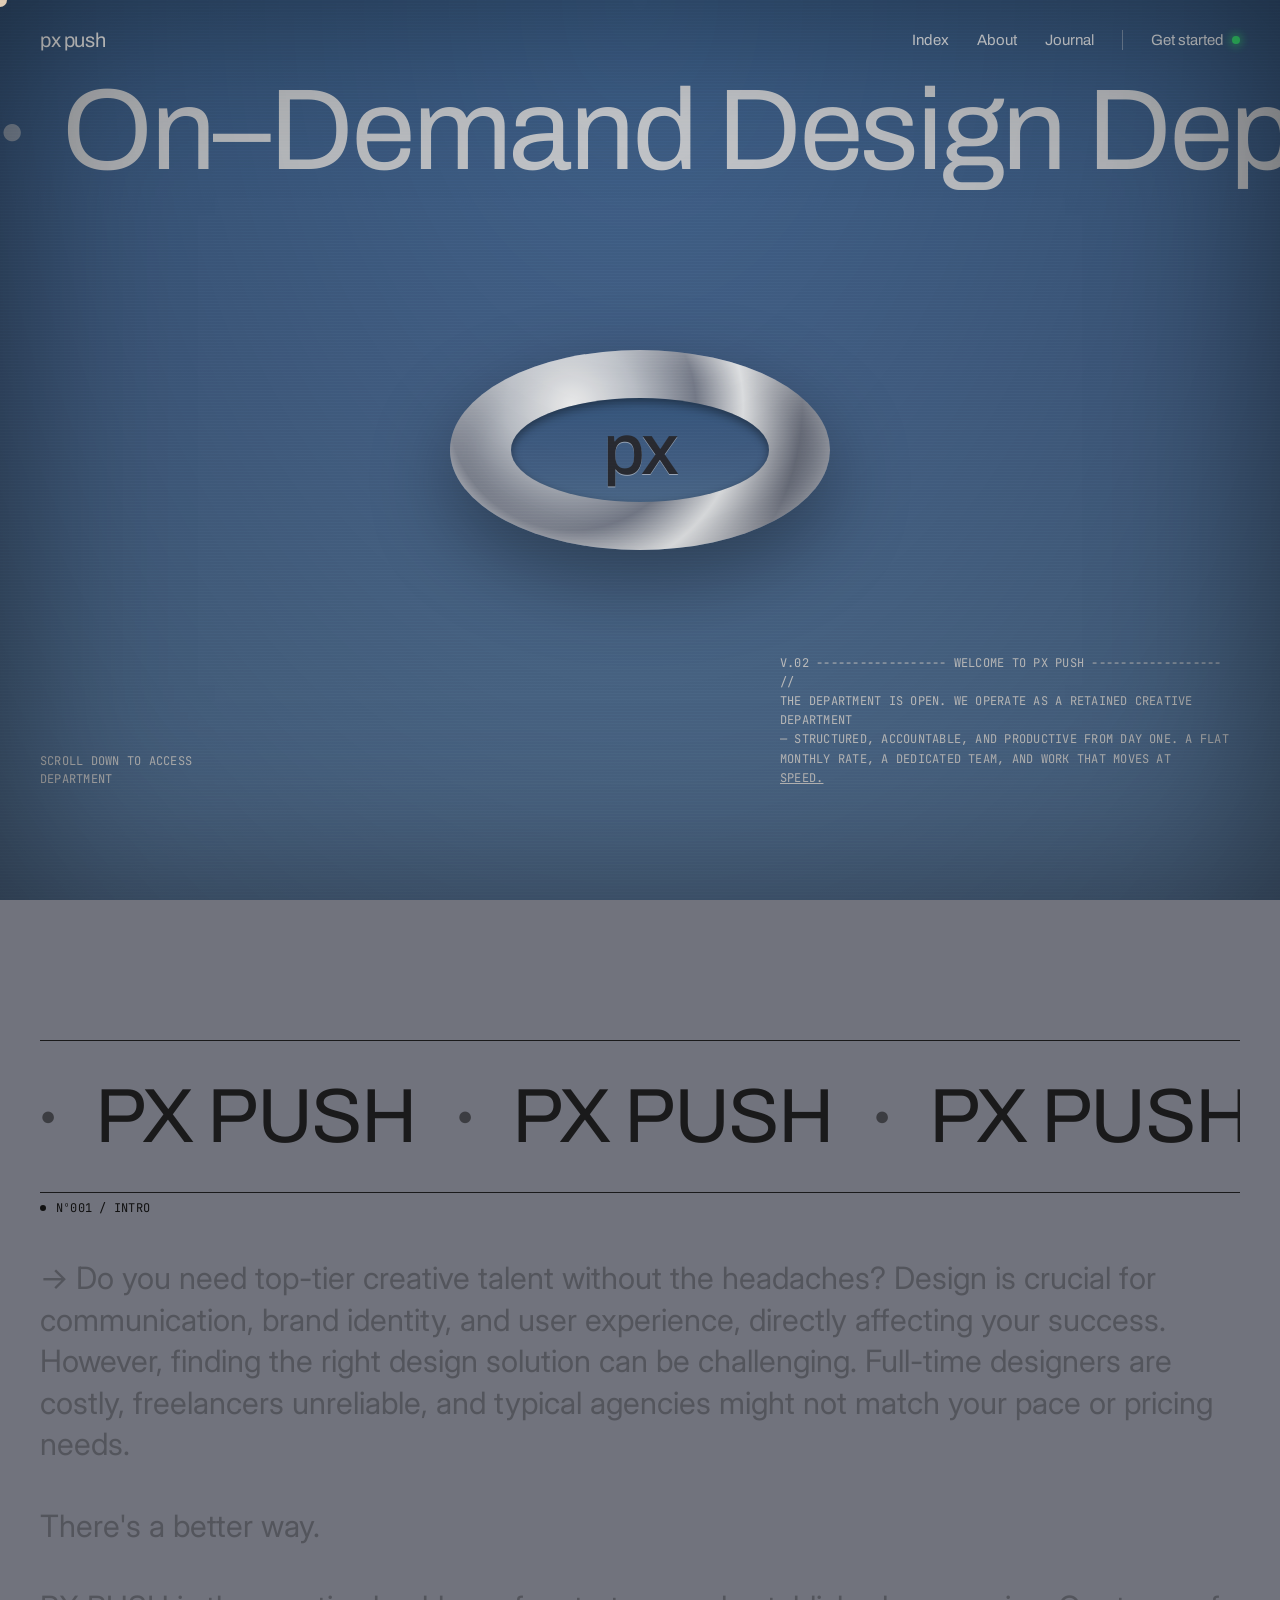
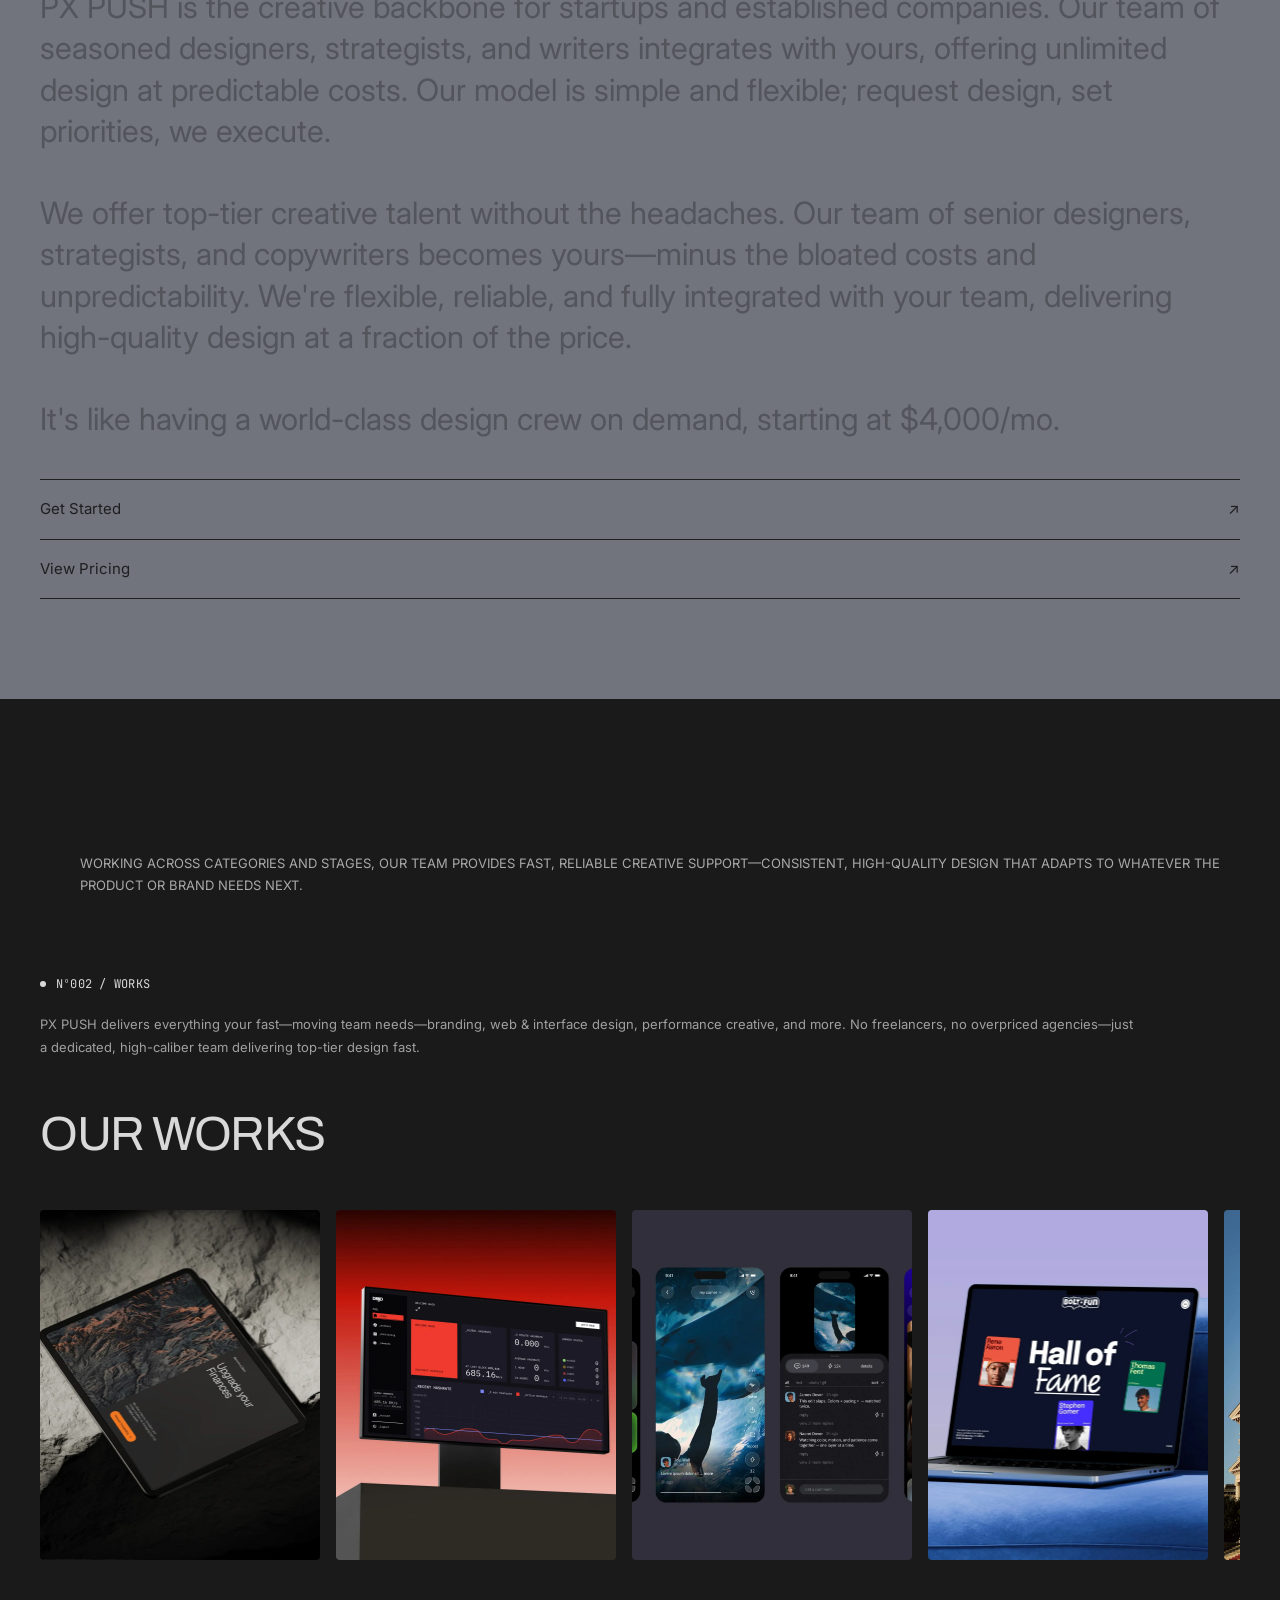
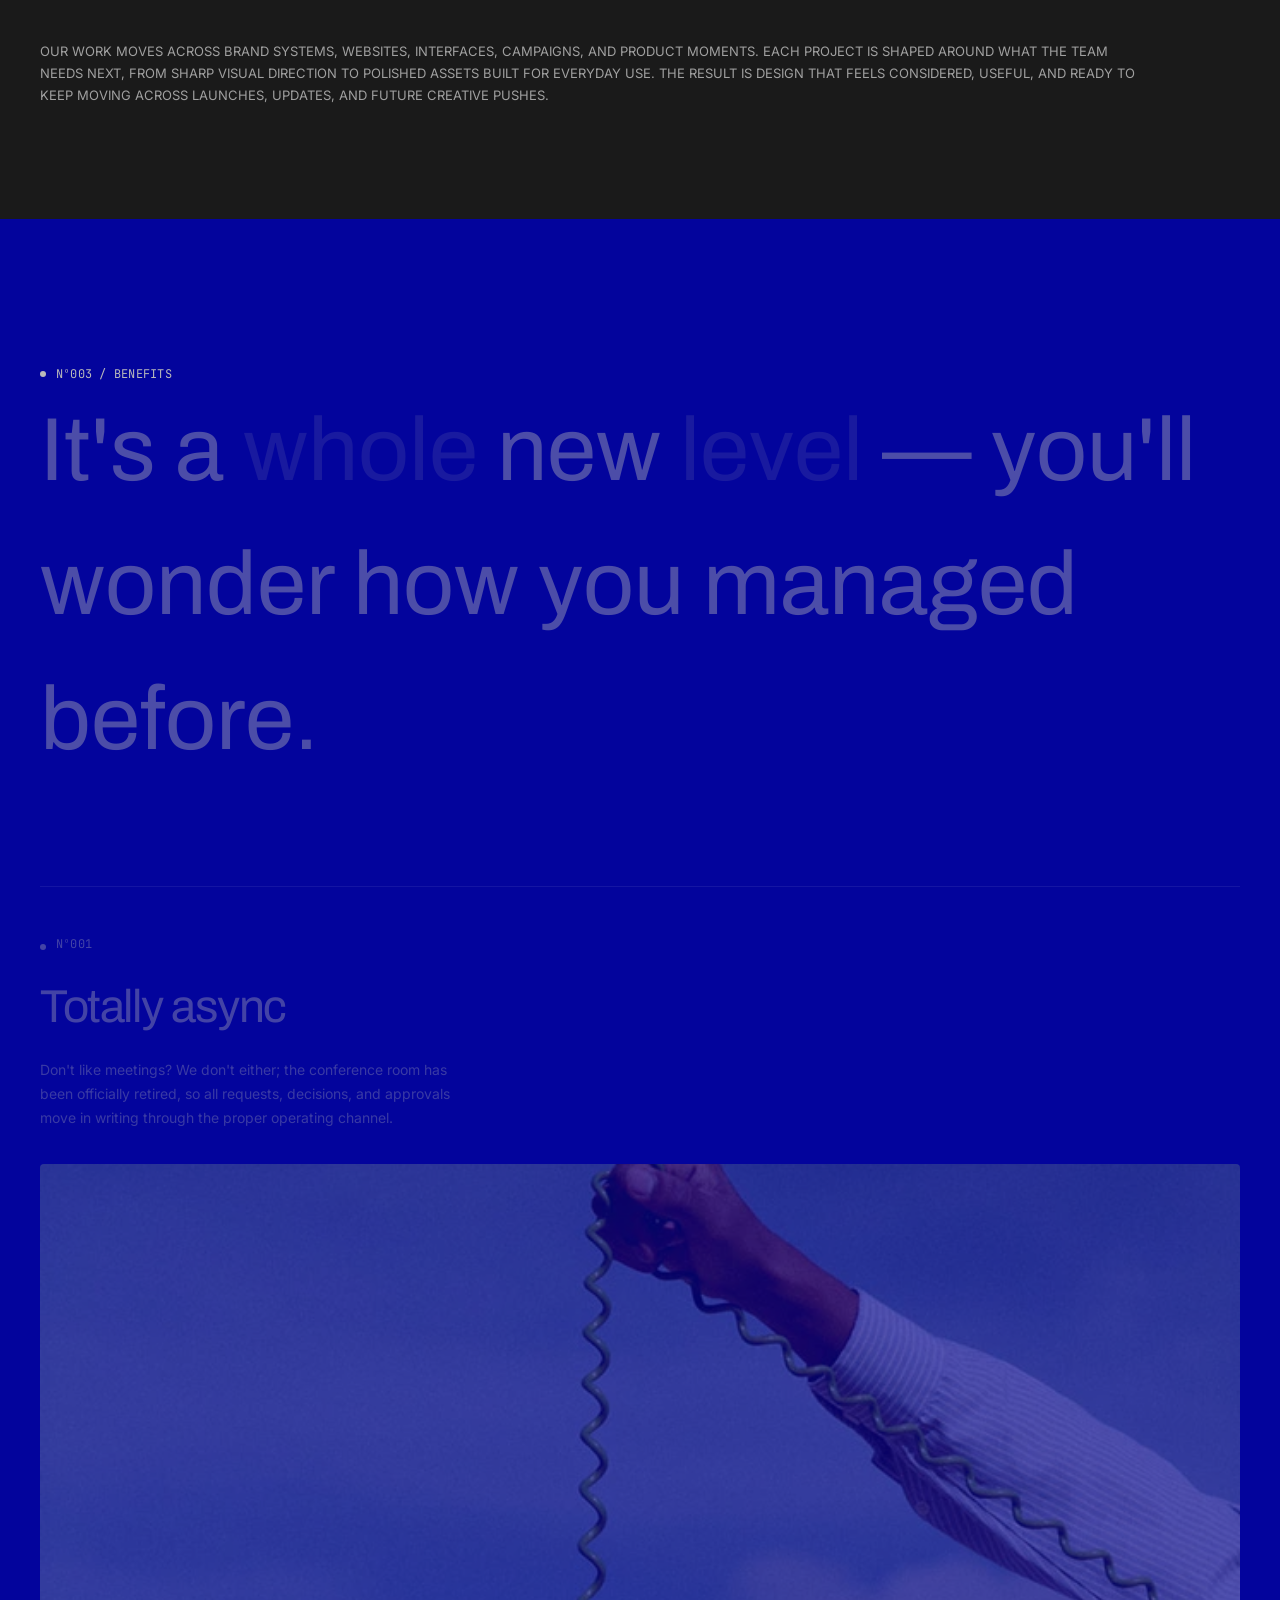
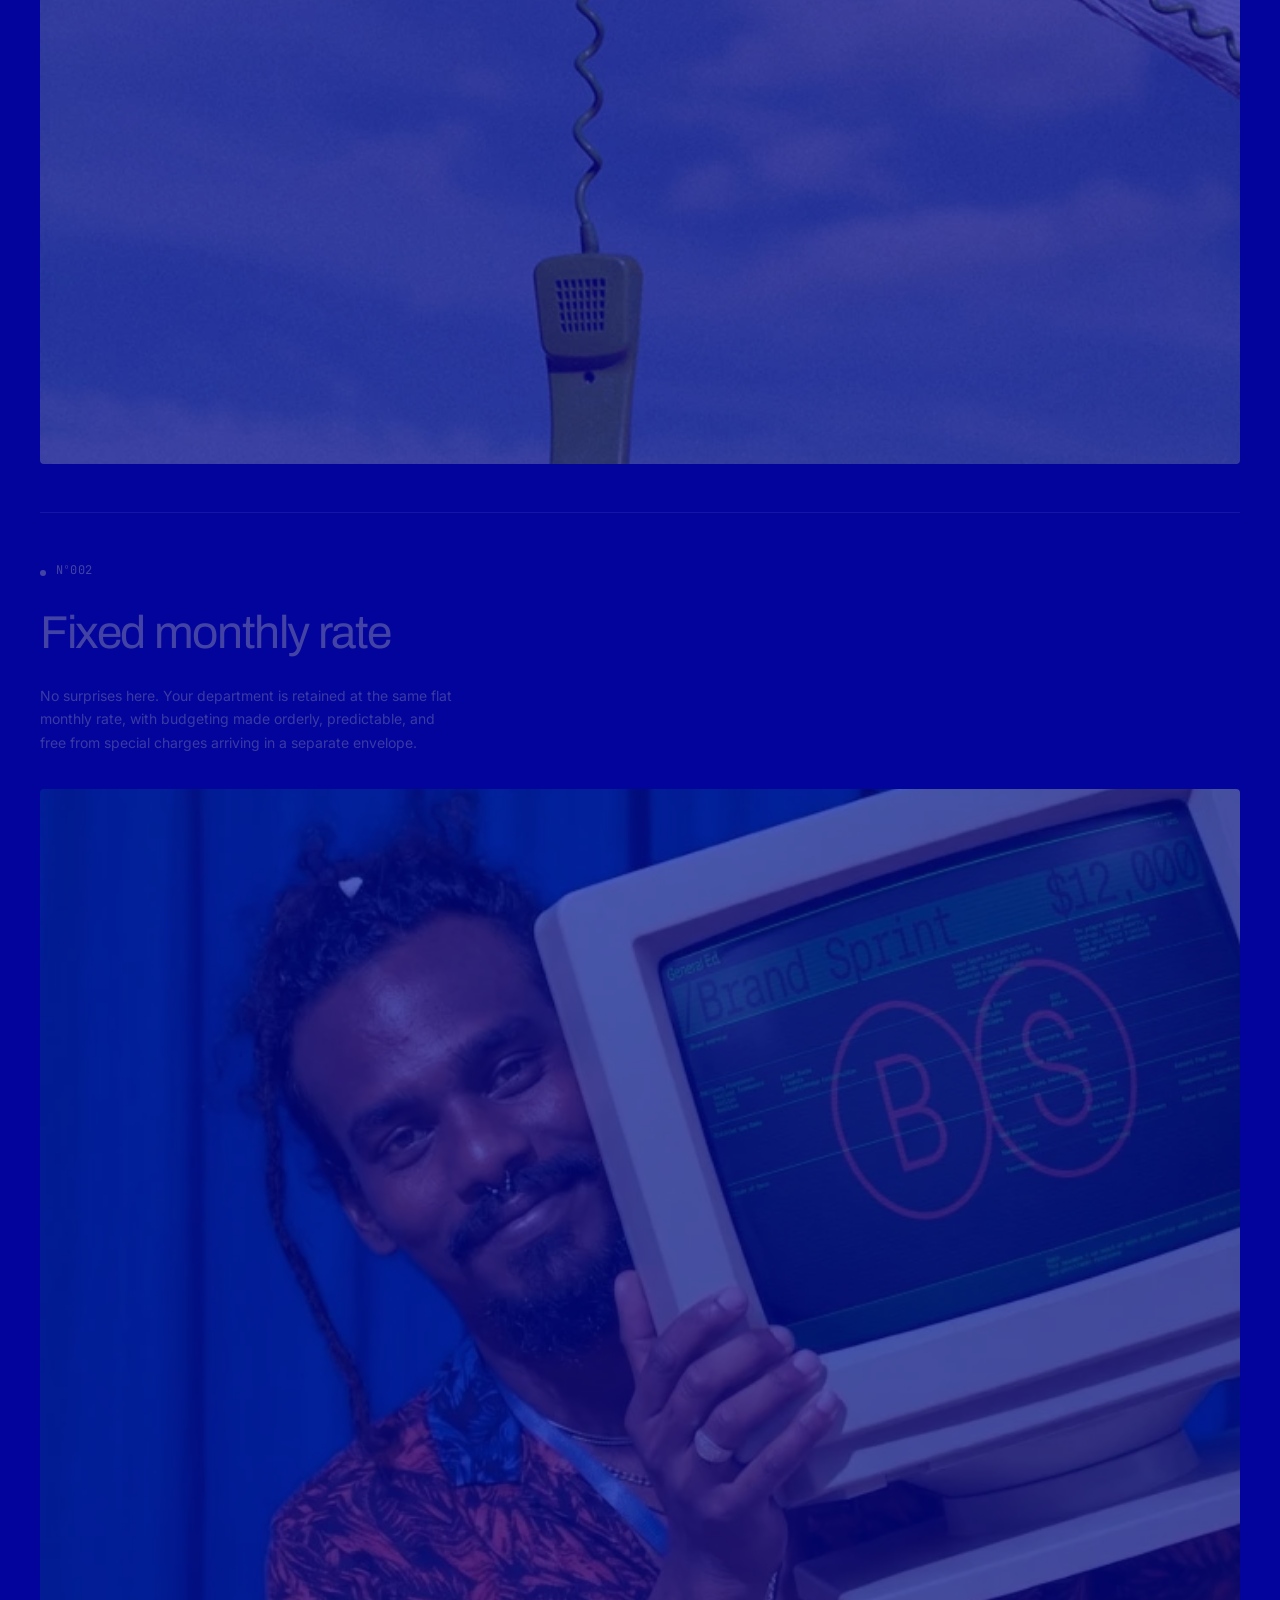
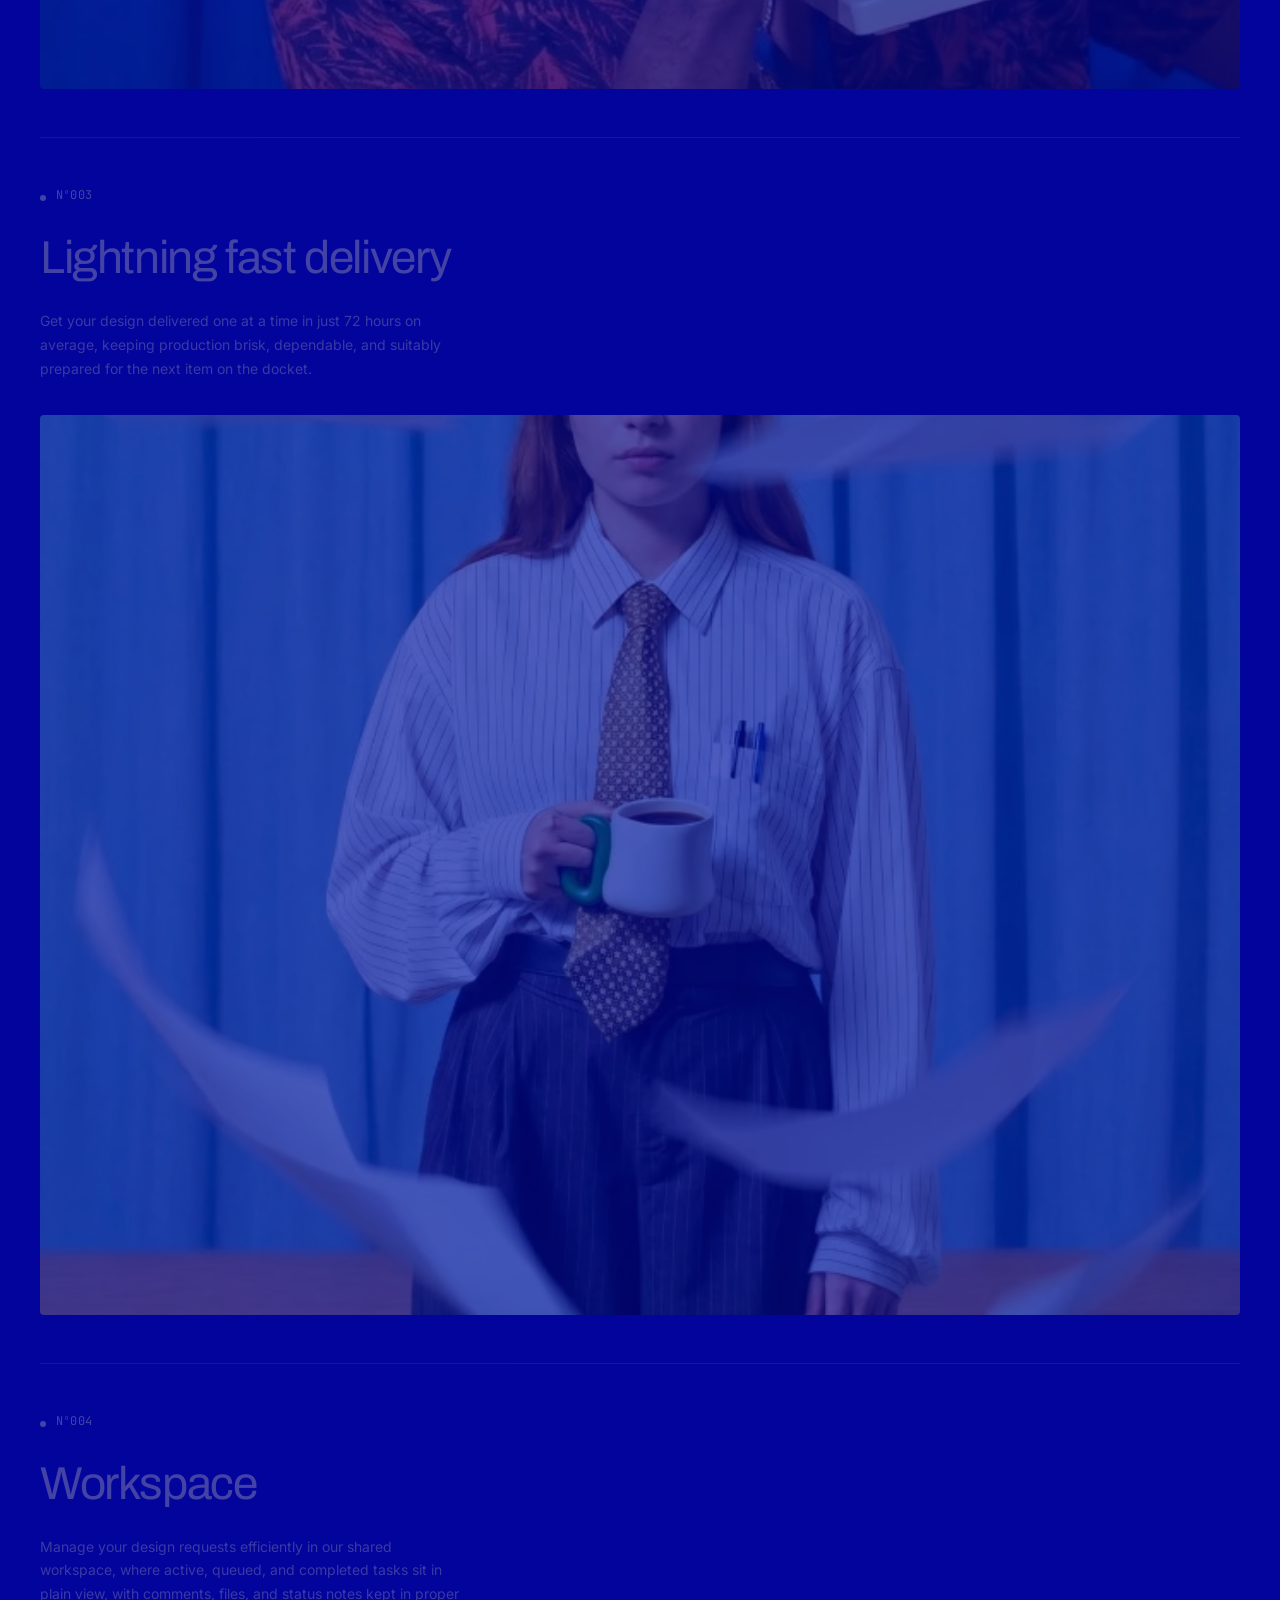
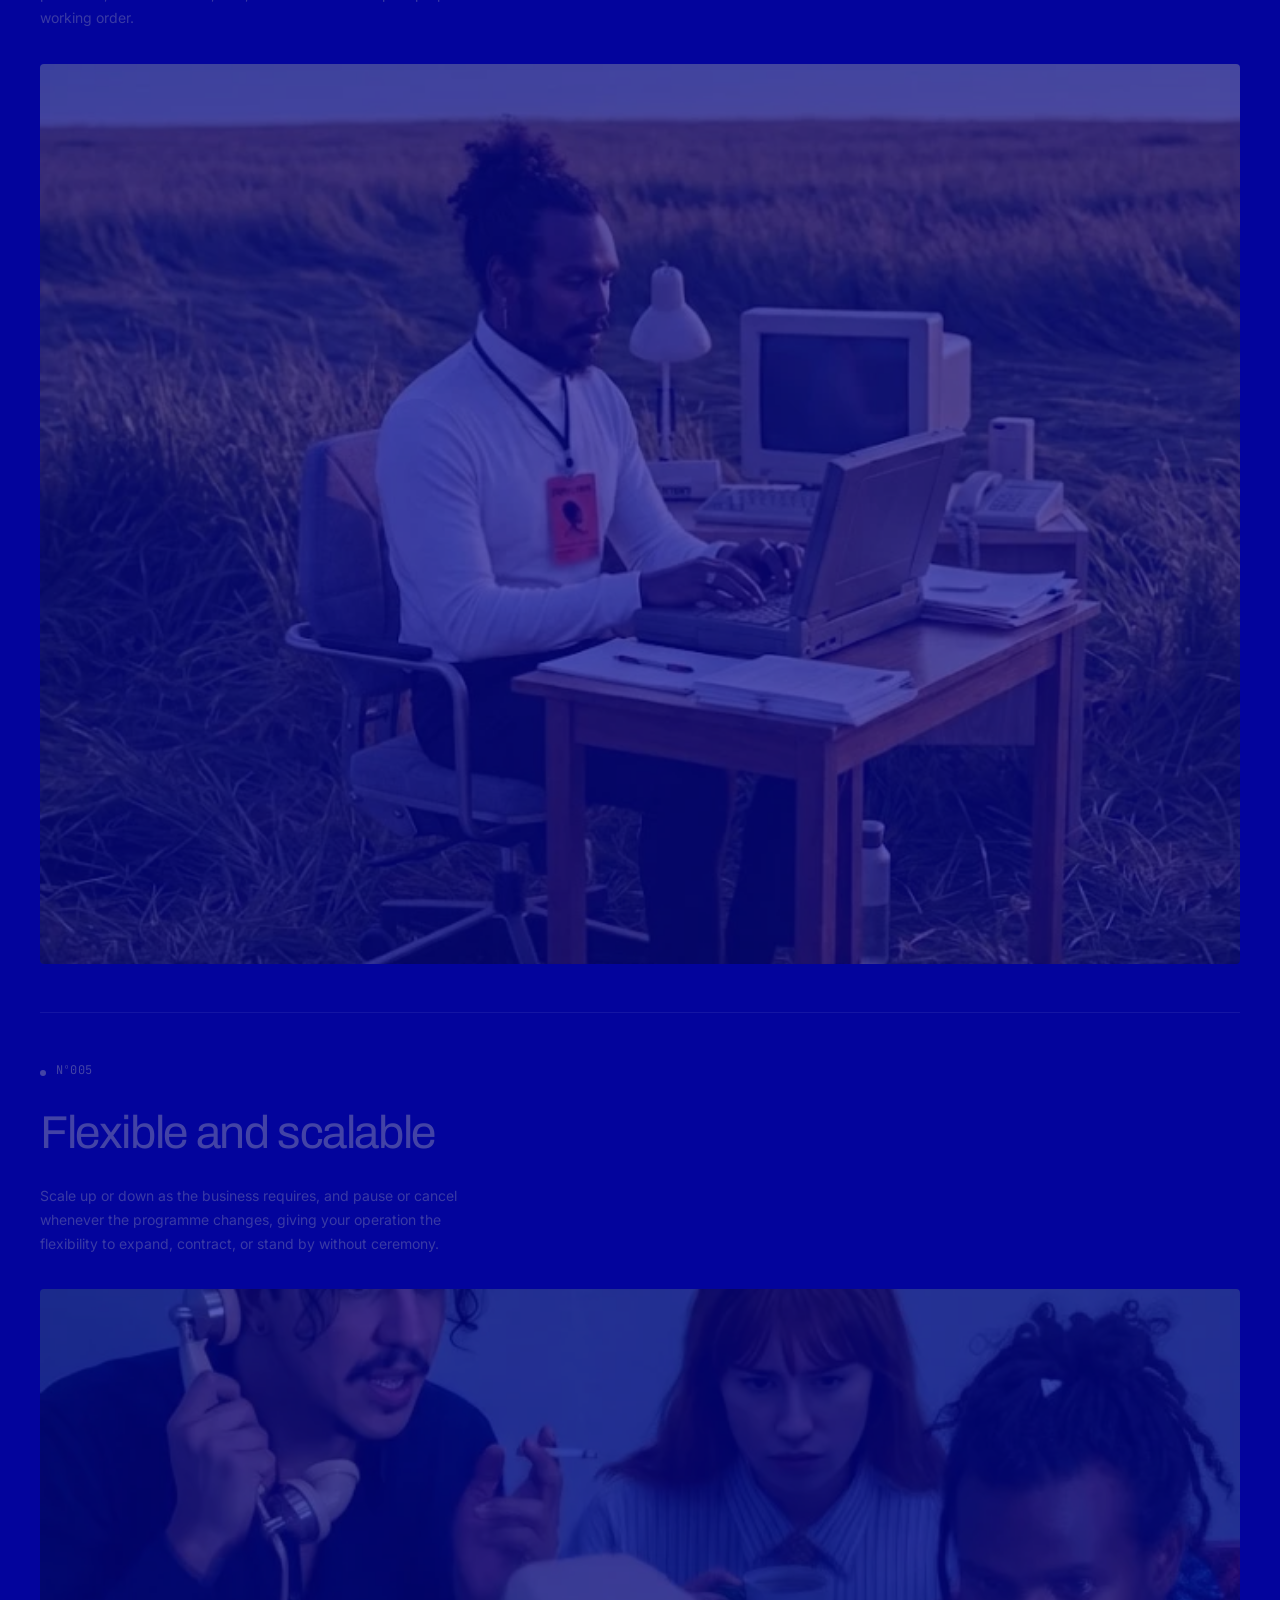
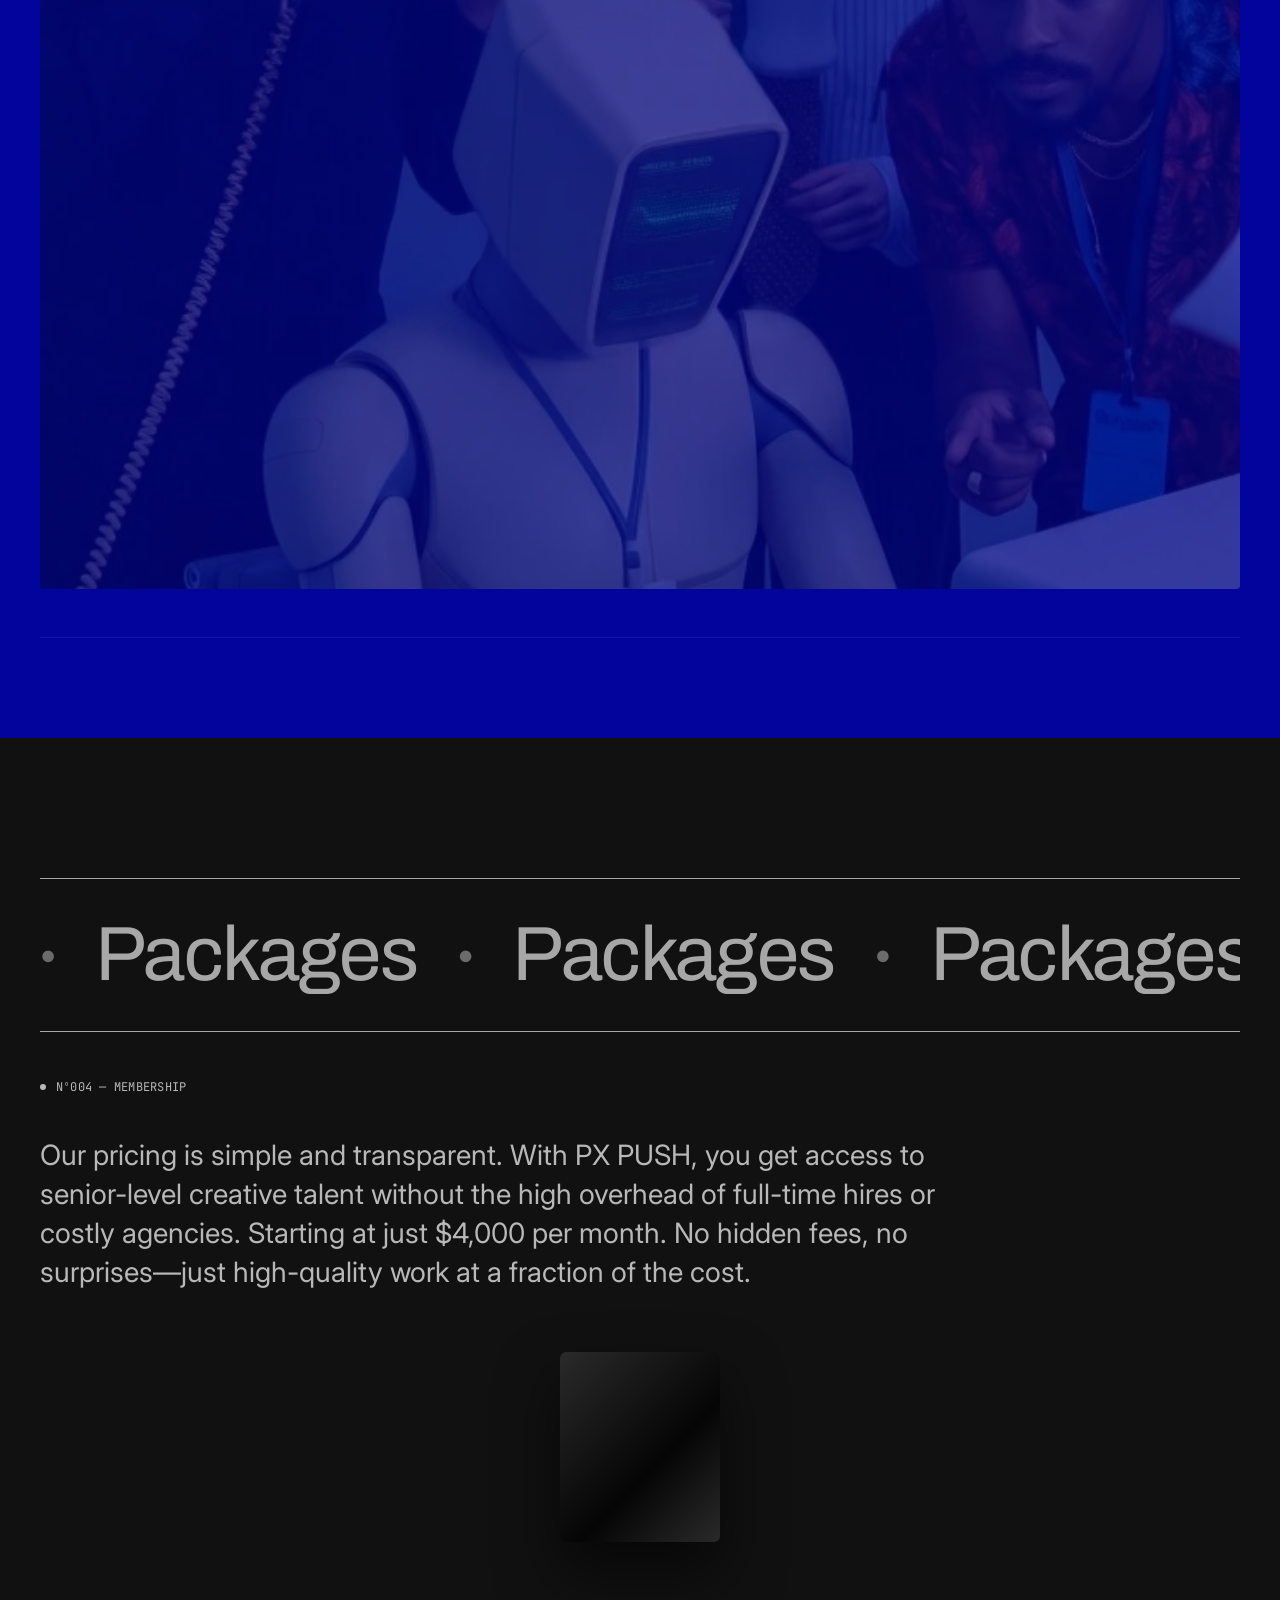
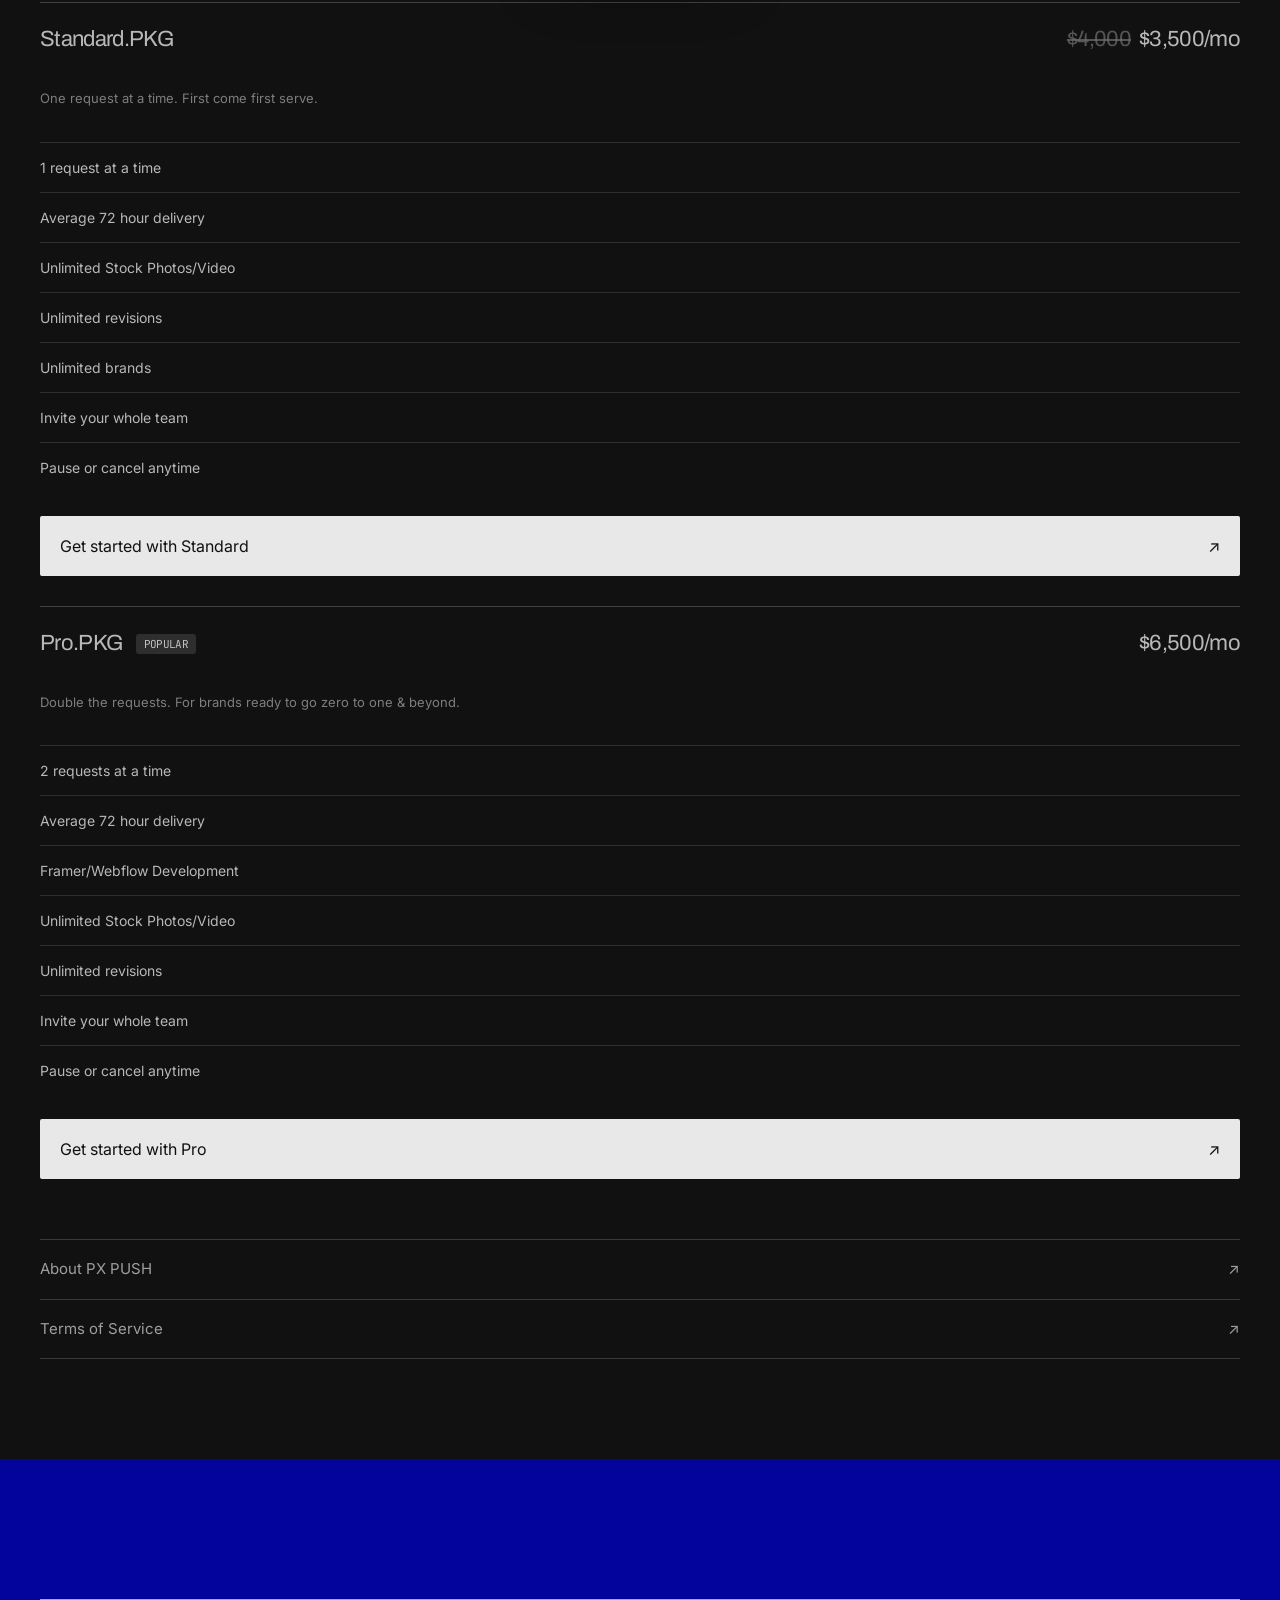
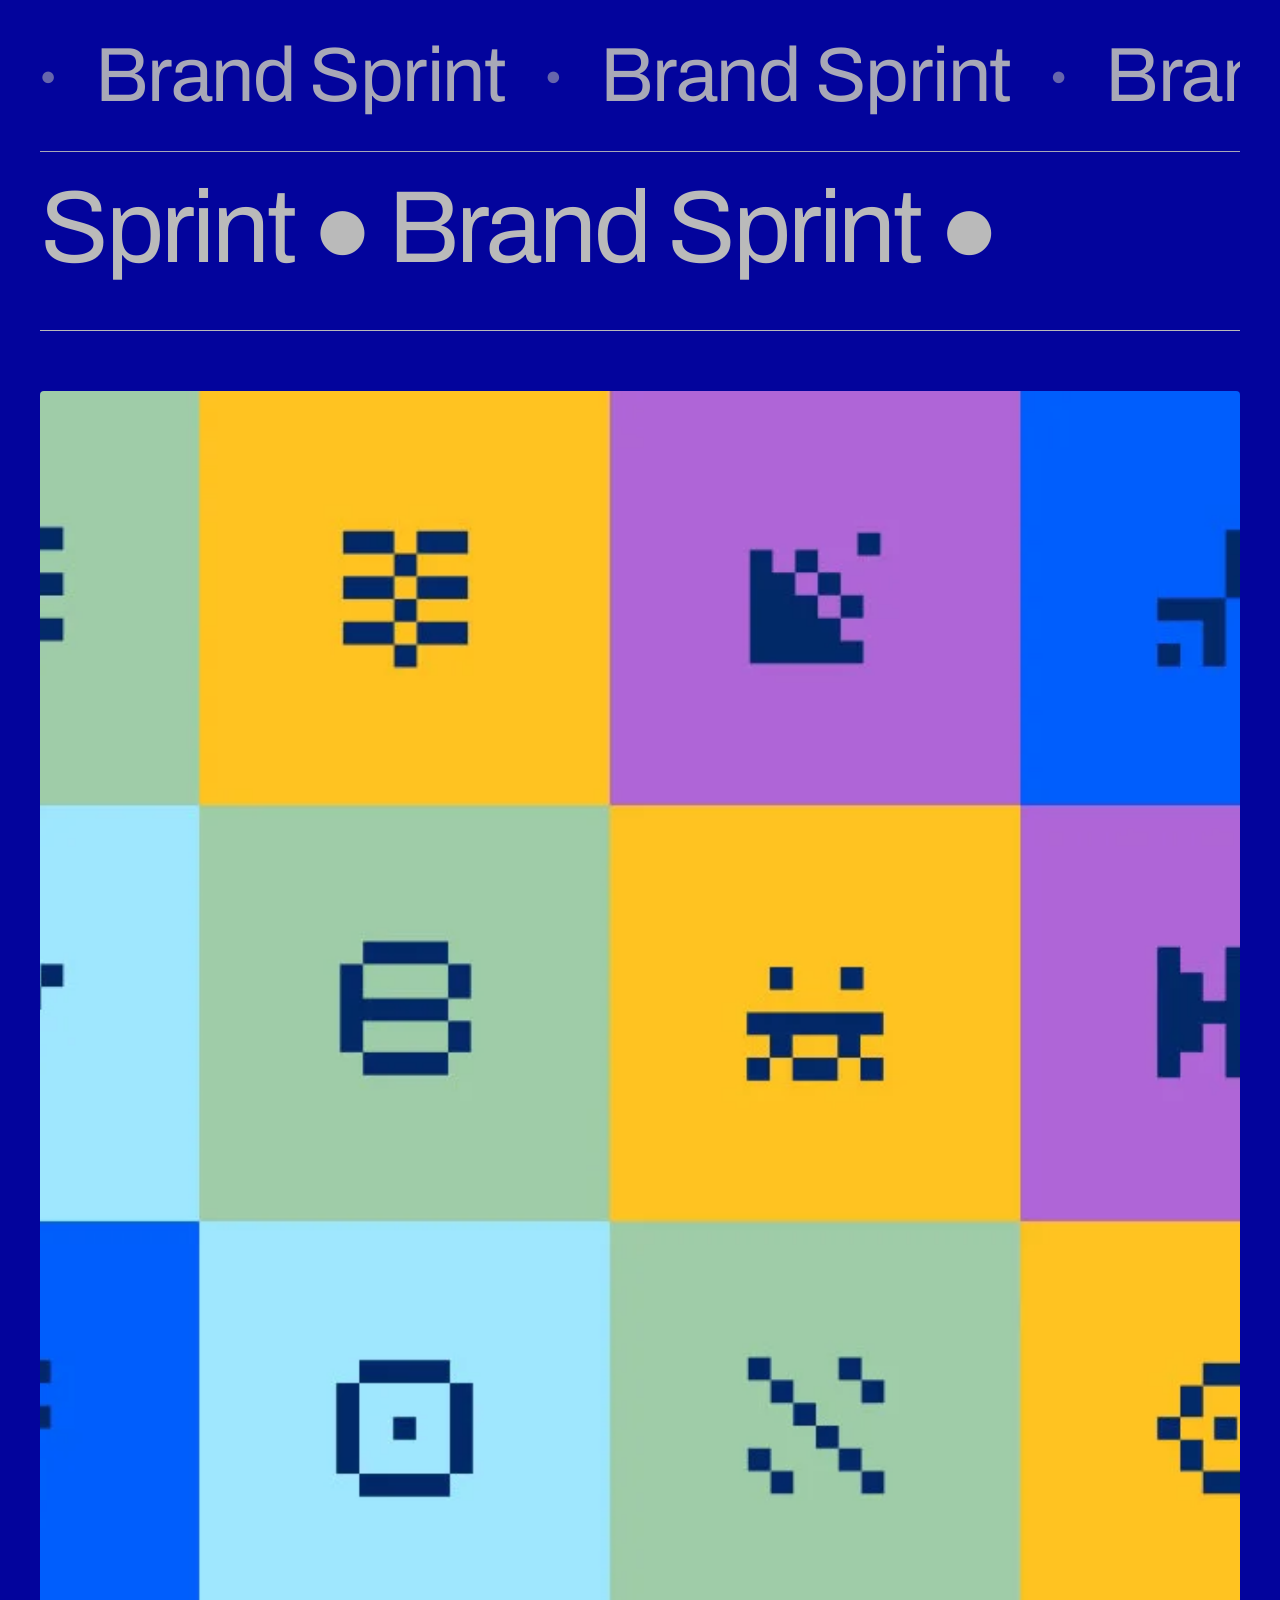
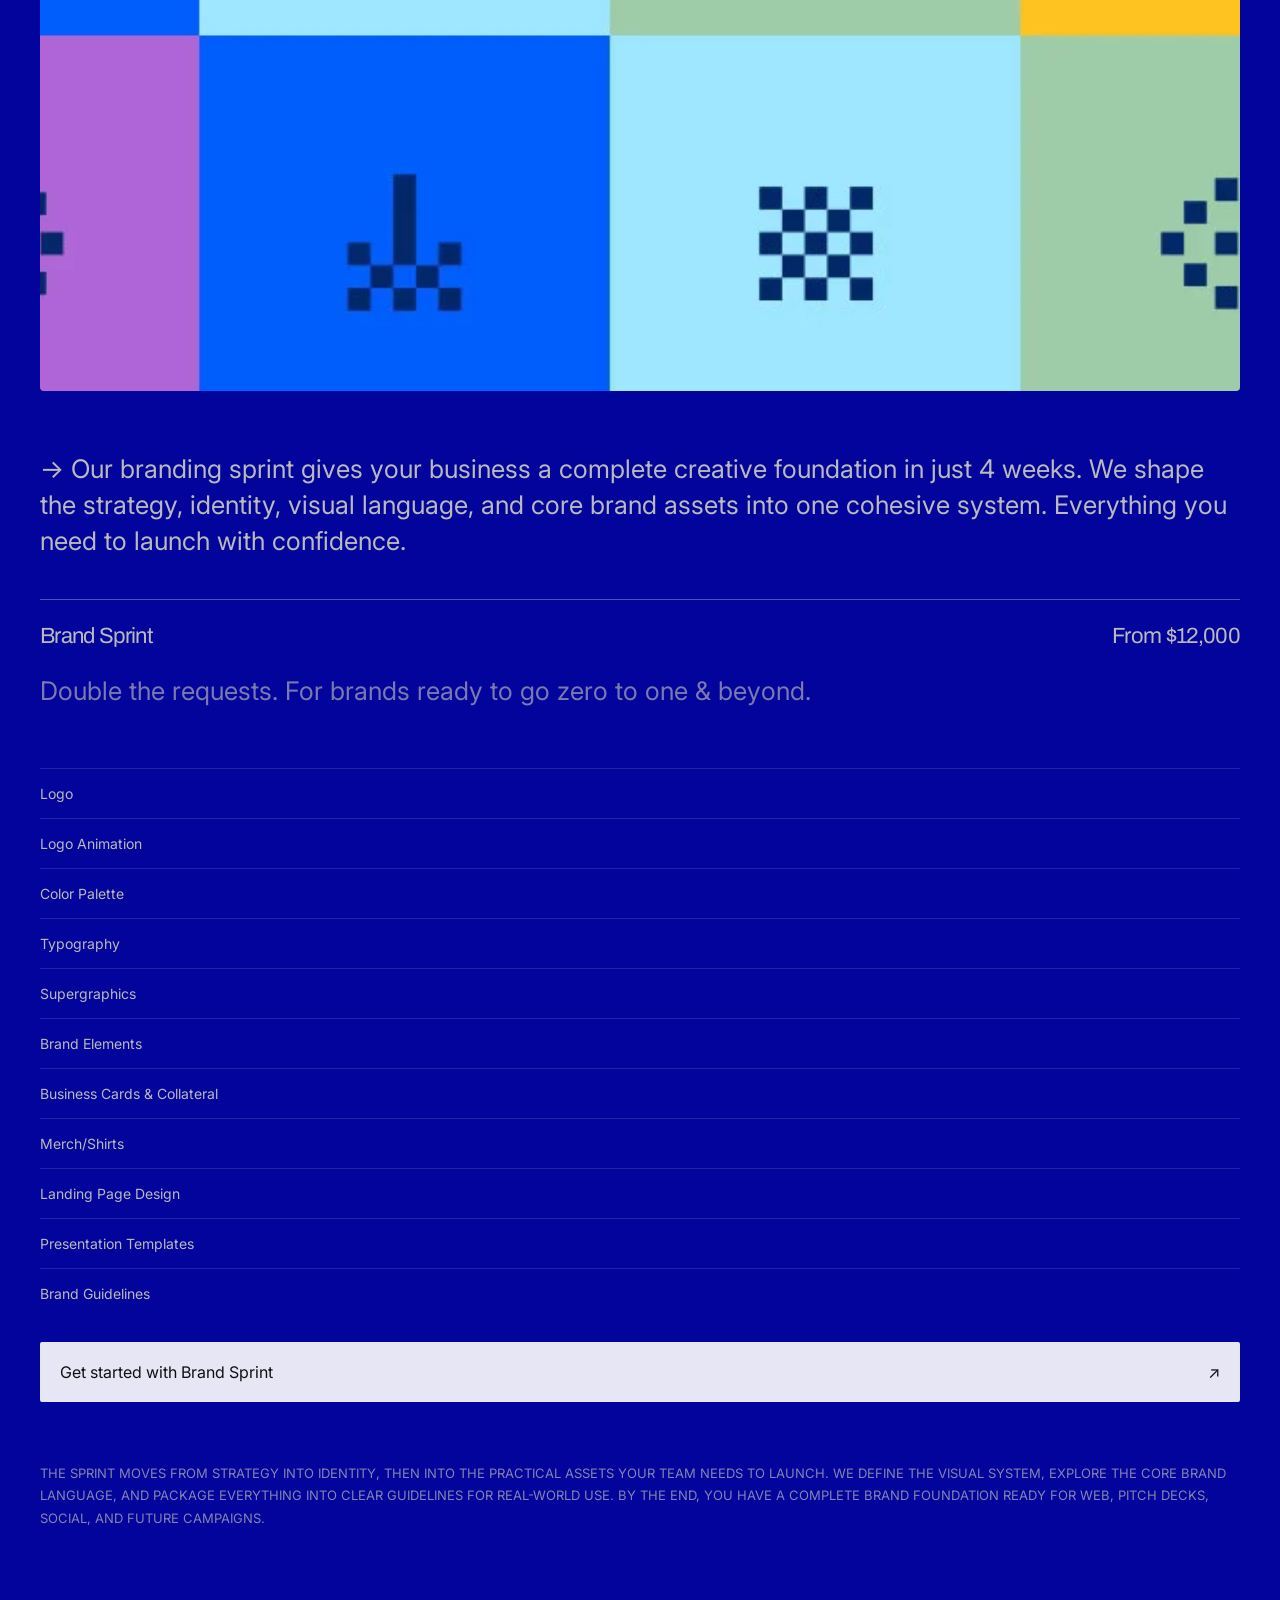
==== index.html @ 3cda1506 "Initialize" ====
<!DOCTYPE html>
<html lang="en">
<head>
<meta charset="UTF-8" />
<title>PX PUSH — Design subscription service</title>
<meta name="viewport" content="width=device-width, initial-scale=1.0" />
<meta name="description" content="The best design subscription service for agencies, startups, and entrepreneurs." />
<meta name="theme-color" content="#1a1a1a" />
<link rel="icon" href="images/favicon.png" type="image/png" />
<meta property="og:title" content="PX PUSH — Design subscription service" />
<meta property="og:description" content="The best design subscription service for agencies, startups, and entrepreneurs." />
<meta property="og:image" content="images/index.jpg" />
<link rel="preconnect" href="https://fonts.googleapis.com" />
<link rel="preconnect" href="https://fonts.gstatic.com" crossorigin />
<link href="https://fonts.googleapis.com/css2?family=Archivo:wght@400;500&family=Inter:wght@300;400;500&family=JetBrains+Mono:wght@400;500&display=swap" rel="stylesheet" />
<link rel="stylesheet" href="css/style.css" />
</head>
<body>
<div class="scanlines" aria-hidden="true"></div>
<div class="gloom" aria-hidden="true"></div>
<div class="vignette" aria-hidden="true"></div>

<header class="site-header">
  <a href="index.html" class="logo">px push</a>
  <div class="header__mark" id="headerMark" aria-hidden="true"><span>px</span></div>
  <nav class="nav">
    <a href="index.html" class="active">Index</a>
    <a href="about.html">About</a>
    <a href="journal.html">Journal</a>
    <span class="nav__divider"></span>
    <a href="start.html" class="get-started">Get started <span class="dot"></span></a>
  </nav>
  <button class="hamburger" aria-label="Menu"><span></span><span></span><span></span></button>
</header>

<main>

  <!-- HERO -->
  <section class="section hero" id="hero">
    <div class="marquee marquee--hero"><div class="marquee__track" id="heroMarquee"></div></div>
    <div class="hero__logo3d"><div class="hero__logo3d-mark"><span>px</span></div></div>
    <p class="hero__version mono">V.02 ------------------ WELCOME TO PX PUSH ------------------ //<br />
    THE DEPARTMENT IS OPEN. WE OPERATE AS A RETAINED CREATIVE DEPARTMENT<br />
    — STRUCTURED, ACCOUNTABLE, AND PRODUCTIVE FROM DAY ONE. A FLAT<br />
    MONTHLY RATE, A DEDICATED TEAM, AND WORK THAT MOVES AT<br />
    <mark>SPEED.</mark></p>
    <p class="hero__hint mono">SCROLL DOWN TO ACCESS<br />DEPARTMENT</p>
  </section>

  <!-- INTRO N001 -->
  <section class="section section--lightgrey" id="intro">
    <div class="marquee"><div class="marquee__track" id="introMarquee"></div></div>
    <div class="layout">
      <div class="layout__label mono"><span class="dot-marker"></span> Nº001 / INTRO</div>
      <div class="layout__content">
        <p class="reveal-text">→ Do you need top-tier creative talent without the headaches? Design is crucial for communication, brand identity, and user experience, directly affecting your success. However, finding the right design solution can be challenging. Full-time designers are costly, freelancers unreliable, and typical agencies might not match your pace or pricing needs.</p>
        <p class="reveal-text">There's a better way.</p>
        <p class="reveal-text">PX PUSH is the creative backbone for startups and established companies. Our team of seasoned designers, strategists, and writers integrates with yours, offering unlimited design at predictable costs. Our model is simple and flexible; request design, set priorities, we execute.</p>
        <p class="reveal-text">We offer top-tier creative talent without the headaches. Our team of senior designers, strategists, and copywriters becomes yours—minus the bloated costs and unpredictability. We're flexible, reliable, and fully integrated with your team, delivering high-quality design at a fraction of the price.</p>
        <p class="reveal-text lead">It's like having a world-class design crew on demand, starting at $4,000/mo.</p>
        <div class="link-row"><a href="start.html">Get Started <span>↗</span></a></div>
        <div class="link-row"><a href="start.html#pricing">View Pricing <span>↗</span></a></div>
      </div>
    </div>
    <div class="mini-video" id="miniVideo"><img src="images/branding1.webp" alt="" /></div>
  </section>

  <!-- WORKS N002 -->
  <section class="section section--dark" id="works">
    <div class="works__intro">
      <div></div>
      <p>WORKING ACROSS CATEGORIES AND STAGES, OUR TEAM PROVIDES FAST, RELIABLE CREATIVE SUPPORT—CONSISTENT, HIGH-QUALITY DESIGN THAT ADAPTS TO WHATEVER THE PRODUCT OR BRAND NEEDS NEXT.</p>
    </div>
    <div class="layout__label mono"><span class="dot-marker"></span> Nº002 / WORKS</div>
    <p class="works__closing" style="margin-top:20px;margin-bottom:40px;">PX PUSH delivers everything your fast—moving team needs—branding, web &amp; interface design, performance creative, and more. No freelancers, no overpriced agencies—just a dedicated, high-caliber team delivering top-tier design fast.</p>
    <h2 class="works__heading">OUR WORKS</h2>
    <div class="works__showcase" id="worksShowcase"></div>
    <p class="works__closing">OUR WORK MOVES ACROSS BRAND SYSTEMS, WEBSITES, INTERFACES, CAMPAIGNS, AND PRODUCT MOMENTS. EACH PROJECT IS SHAPED AROUND WHAT THE TEAM NEEDS NEXT, FROM SHARP VISUAL DIRECTION TO POLISHED ASSETS BUILT FOR EVERYDAY USE. THE RESULT IS DESIGN THAT FEELS CONSIDERED, USEFUL, AND READY TO KEEP MOVING ACROSS LAUNCHES, UPDATES, AND FUTURE CREATIVE PUSHES.</p>
  </section>

  <!-- BENEFITS N003 -->
  <section class="section section--blue" id="benefits">
    <div class="layout__label mono"><span class="dot-marker"></span> Nº003 / BENEFITS</div>
    <p class="benefits__intro" id="benefitsIntro">It's a <span class="word">whole</span> new <span class="word">level</span> — you'll wonder how you managed before.</p>

    <div class="accordion" id="accordion">
      <div class="accordion__row" data-index="1">
        <div class="accordion__num mono"><span class="dot-marker"></span>Nº001</div>
        <div>
          <h3 class="accordion__title">Totally async</h3>
          <p class="accordion__text">Don't like meetings? We don't either; the conference room has been officially retired, so all requests, decisions, and approvals move in writing through the proper operating channel.</p>
        </div>
        <div class="accordion__media"><img src="images/benefit1.webp" alt="" /></div>
      </div>
      <div class="accordion__row" data-index="2">
        <div class="accordion__num mono"><span class="dot-marker"></span>Nº002</div>
        <div>
          <h3 class="accordion__title">Fixed monthly rate</h3>
          <p class="accordion__text">No surprises here. Your department is retained at the same flat monthly rate, with budgeting made orderly, predictable, and free from special charges arriving in a separate envelope.</p>
        </div>
        <div class="accordion__media"><img src="images/benefit2.webp" alt="" /></div>
      </div>
      <div class="accordion__row" data-index="3">
        <div class="accordion__num mono"><span class="dot-marker"></span>Nº003</div>
        <div>
          <h3 class="accordion__title">Lightning fast delivery</h3>
          <p class="accordion__text">Get your design delivered one at a time in just 72 hours on average, keeping production brisk, dependable, and suitably prepared for the next item on the docket.</p>
        </div>
        <div class="accordion__media"><img src="images/benefit3.webp" alt="" /></div>
      </div>
      <div class="accordion__row" data-index="4">
        <div class="accordion__num mono"><span class="dot-marker"></span>Nº004</div>
        <div>
          <h3 class="accordion__title">Workspace</h3>
          <p class="accordion__text">Manage your design requests efficiently in our shared workspace, where active, queued, and completed tasks sit in plain view, with comments, files, and status notes kept in proper working order.</p>
        </div>
        <div class="accordion__media"><img src="images/benefit4.webp" alt="" /></div>
      </div>
      <div class="accordion__row" data-index="5">
        <div class="accordion__num mono"><span class="dot-marker"></span>Nº005</div>
        <div>
          <h3 class="accordion__title">Flexible and scalable</h3>
          <p class="accordion__text">Scale up or down as the business requires, and pause or cancel whenever the programme changes, giving your operation the flexibility to expand, contract, or stand by without ceremony.</p>
        </div>
        <div class="accordion__media"><img src="images/benefit5.webp" alt="" /></div>
      </div>
    </div>
  </section>

  <!-- PACKAGES N004 -->
  <section class="section section--black" id="packages">
    <div class="marquee"><div class="marquee__track" id="packagesMarquee"></div></div>
    <div class="layout__label mono" style="margin:40px 0;"><span class="dot-marker"></span> Nº004 — Membership</div>
    <p class="pricing__intro">Our pricing is simple and transparent. With PX PUSH, you get access to senior-level creative talent without the high overhead of full-time hires or costly agencies. Starting at just $4,000 per month. No hidden fees, no surprises—just high-quality work at a fraction of the cost.</p>

    <div class="pricing__disk-stage"><div class="pricing__disk" aria-hidden="true"></div></div>

    <div class="pricing__grid">
      <div class="pkg">
        <div class="pkg__header"><span>Standard.PKG</span><span class="pkg__price"><del>$4,000</del>$3,500/mo</span></div>
        <p class="pkg__desc">One request at a time. First come first serve.</p>
        <div class="pkg__feature"><span>1 request at a time</span></div>
        <div class="pkg__feature"><span>Average 72 hour delivery</span></div>
        <div class="pkg__feature"><span>Unlimited Stock Photos/Video</span></div>
        <div class="pkg__feature"><span>Unlimited revisions</span></div>
        <div class="pkg__feature"><span>Unlimited brands</span></div>
        <div class="pkg__feature"><span>Invite your whole team</span></div>
        <div class="pkg__feature"><span>Pause or cancel anytime</span></div>
        <a href="start.html?plan=standard" class="pkg__cta">Get started with Standard <span>↗</span></a>
      </div>
      <div class="pkg">
        <div class="pkg__header"><span>Pro.PKG <span class="pkg__badge">POPULAR</span></span><span class="pkg__price">$6,500/mo</span></div>
        <p class="pkg__desc">Double the requests. For brands ready to go zero to one &amp; beyond.</p>
        <div class="pkg__feature"><span>2 requests at a time</span></div>
        <div class="pkg__feature"><span>Average 72 hour delivery</span></div>
        <div class="pkg__feature"><span>Framer/Webflow Development</span></div>
        <div class="pkg__feature"><span>Unlimited Stock Photos/Video</span></div>
        <div class="pkg__feature"><span>Unlimited revisions</span></div>
        <div class="pkg__feature"><span>Invite your whole team</span></div>
        <div class="pkg__feature"><span>Pause or cancel anytime</span></div>
        <a href="start.html?plan=pro" class="pkg__cta">Get started with Pro <span>↗</span></a>
      </div>
    </div>

    <div class="pricing__links" style="margin-top:60px;">
      <div class="link-row"><a href="about.html">About PX PUSH <span>↗</span></a></div>
      <div class="link-row"><a href="terms.html">Terms of Service <span>↗</span></a></div>
    </div>
  </section>

  <!-- BRAND SPRINT -->
  <section class="section section--blue" id="sprint">
    <div class="marquee"><div class="marquee__track" id="sprintMarquee"></div></div>
    <h2 class="sprint__heading">Sprint <span class="sep">●</span> Brand Sprint <span class="sep">●</span></h2>
    <div class="sprint__grid">
      <div class="sprint__thumb"><img src="images/branding3.webp" alt="HUB21 branding case study" /></div>
      <div class="sprint__copy">
        <p><span class="sep">→</span> Our branding sprint gives your business a complete creative foundation in just 4 weeks. We shape the strategy, identity, visual language, and core brand assets into one cohesive system. Everything you need to launch with confidence.</p>
        <div class="pkg" style="border-color: rgba(255,255,255,.3);">
          <div class="pkg__header"><span>Brand Sprint</span><span class="pkg__price">From $12,000</span></div>
          <p class="pkg__desc">Double the requests. For brands ready to go zero to one &amp; beyond.</p>
          <div class="pkg__feature"><span>Logo</span></div>
          <div class="pkg__feature"><span>Logo Animation</span></div>
          <div class="pkg__feature"><span>Color Palette</span></div>
          <div class="pkg__feature"><span>Typography</span></div>
          <div class="pkg__feature"><span>Supergraphics</span></div>
          <div class="pkg__feature"><span>Brand Elements</span></div>
          <div class="pkg__feature"><span>Business Cards &amp; Collateral</span></div>
          <div class="pkg__feature"><span>Merch/Shirts</span></div>
          <div class="pkg__feature"><span>Landing Page Design</span></div>
          <div class="pkg__feature"><span>Presentation Templates</span></div>
          <div class="pkg__feature"><span>Brand Guidelines</span></div>
          <a href="start.html?plan=brand-sprint" class="pkg__cta">Get started with Brand Sprint <span>↗</span></a>
        </div>
      </div>
    </div>
    <p class="sprint__closing">THE SPRINT MOVES FROM STRATEGY INTO IDENTITY, THEN INTO THE PRACTICAL ASSETS YOUR TEAM NEEDS TO LAUNCH. WE DEFINE THE VISUAL SYSTEM, EXPLORE THE CORE BRAND LANGUAGE, AND PACKAGE EVERYTHING INTO CLEAR GUIDELINES FOR REAL-WORLD USE. BY THE END, YOU HAVE A COMPLETE BRAND FOUNDATION READY FOR WEB, PITCH DECKS, SOCIAL, AND FUTURE CAMPAIGNS.</p>
  </section>

  <!-- FOOTER -->
  <section class="section footer section--blue" id="footer">
    <h2 class="footer__wordmark">px push</h2>
    <div class="footer__meta">
      <div class="footer__address">
        PEAK/SHIFT LTD.<br />
        BG204478925<br />
        12 VITOSHKA BLVD.<br />
        SOFIA<br />
        BULGARIA<br /><br />
        GMT +02:00
      </div>
      <div class="footer__links">
        <div class="link-row"><a href="https://www.linkedin.com" target="_blank" rel="noopener">LinkedIn <span>↗</span></a></div>
        <div class="link-row"><a href="https://www.instagram.com" target="_blank" rel="noopener">Instagram <span>↗</span></a></div>
        <div class="link-row"><a href="https://x.com" target="_blank" rel="noopener">X <span>↗</span></a></div>
      </div>
      <div class="footer__links">
        <div class="link-row"><a href="start.html">Get in Touch <span>↗</span></a></div>
        <div class="link-row"><a href="terms.html">Terms of Service <span>↗</span></a></div>
        <div class="link-row"><a href="privacy.html">Privacy Policy <span>↗</span></a></div>
      </div>
    </div>
  </section>

</main>

<script src="js/lenis.min.js"></script>
<script src="js/main.js"></script>
</body>
</html>
---- css/style.css ----
/* PX PUSH clone — design tokens extracted from https://pxpush.com/
   Font note: Graphik, SemiSqueezed and PP Neue Montreal Mono on the live site
   are paid/proprietary fonts. We substitute close free equivalents
   (Inter / Archivo / JetBrains Mono) rather than redistributing those files. */

:root {
  --bg-lightgrey: #71737d;
  --bg-dark: #1a1a1a;
  --bg-blue: #03049c;
  --bg-black: #111111;

  --text-hero: #d9d9d9;
  --text-dark: #111111;
  --text-on-blue: #bababa;
  --text-on-black: rgba(255, 255, 255, 0.7);
  --accent-green: #3cff7b;
  --chrome-light: #d8dade;
  --chrome-mid: #9a9ea8;

  --font-body: "Inter", Arial, Helvetica, sans-serif;
  --font-display: "Archivo", Arial, Helvetica, sans-serif;
  --font-mono: "JetBrains Mono", ui-monospace, monospace;
  --display-tracking: -0.03em;

  --header-h: 80px;
  --edge: 40px;
}

* {
  box-sizing: border-box;
}

html {
  scroll-behavior: smooth;
}

body {
  margin: 0;
  background: var(--bg-dark);
  color: var(--text-hero);
  font-family: var(--font-body);
  font-size: 16px;
  line-height: 1.5;
  overflow-x: hidden;
}

img {
  max-width: 100%;
  display: block;
}

a {
  color: inherit;
  text-decoration: none;
}

/* ---------- custom cursor ---------- */
.custom-cursor {
  position: fixed;
  top: 0;
  left: 0;
  width: 14px;
  height: 14px;
  margin: -7px 0 0 -7px;
  border-radius: 50%;
  background: #fff;
  mix-blend-mode: difference;
  pointer-events: none;
  z-index: 600;
  display: flex;
  align-items: center;
  justify-content: center;
  transition: width 0.25s ease, height 0.25s ease, margin 0.25s ease;
}

.custom-cursor span {
  opacity: 0;
  font-family: var(--font-mono);
  font-size: 10px;
  color: #111;
  white-space: nowrap;
  transition: opacity 0.2s ease;
}

.custom-cursor.is-active {
  width: 64px;
  height: 64px;
  margin: -32px 0 0 -32px;
}

.custom-cursor.is-active span {
  opacity: 1;
}

@media (hover: none) {
  .custom-cursor {
    display: none;
  }
}

.mono {
  font-family: var(--font-mono);
  text-transform: uppercase;
  letter-spacing: 0.02em;
}

/* ---------- global CRT overlay ---------- */
.scanlines,
.gloom,
.vignette {
  position: fixed;
  inset: 0;
  pointer-events: none;
  z-index: 500;
}

.scanlines {
  background: repeating-linear-gradient(
    to bottom,
    rgba(255, 255, 255, 0.035) 0px,
    rgba(255, 255, 255, 0.035) 1px,
    transparent 1px,
    transparent 3px
  );
  animation: scanlines 10s linear infinite;
  mix-blend-mode: overlay;
}

.gloom {
  background: radial-gradient(ellipse at 50% 0%, rgba(0, 0, 0, 0) 0%, rgba(0, 0, 0, 0.25) 100%);
}

.vignette {
  box-shadow: inset 0 0 180px rgba(0, 0, 0, 0.45);
}

@keyframes scanlines {
  0% {
    background-position: 0 0;
  }
  100% {
    background-position: 0 40px;
  }
}

/* ---------- header ---------- */
.site-header {
  position: fixed;
  top: 0;
  left: 0;
  right: 0;
  z-index: 100;
  display: flex;
  align-items: center;
  justify-content: space-between;
  height: var(--header-h);
  padding: 0 var(--edge);
  font-family: var(--font-display);
  color: #fff;
}

.site-header .logo {
  font-family: var(--font-display);
  font-weight: 400;
  font-size: 20px;
  letter-spacing: -0.02em;
}

.header__mark {
  position: absolute;
  left: 50%;
  top: 50%;
  transform: translate(-50%, -50%);
  width: 64px;
  height: 34px;
  border-radius: 999px;
  background: linear-gradient(180deg, #f2f2f2 0%, #9a9ea8 45%, #e8e8e8 55%, #7c7f88 100%);
  display: flex;
  align-items: center;
  justify-content: center;
  font-family: var(--font-display);
  font-weight: 400;
  letter-spacing: var(--display-tracking);
  font-size: 13px;
  color: #2a2a2a;
  box-shadow: 0 2px 10px rgba(0, 0, 0, 0.35);
  opacity: 0;
  transition: opacity 0.5s ease, transform 0.5s ease;
}

.header__mark::before {
  content: "";
  position: absolute;
  inset: 22% 12%;
  border-radius: 999px;
  background: #14141a;
  opacity: 0.85;
}

.header__mark span {
  position: relative;
  z-index: 1;
}

.header__mark.is-visible {
  opacity: 1;
  transform: translate(-50%, -50%) scale(1);
}

.nav {
  display: flex;
  align-items: center;
  gap: 28px;
  font-size: 15px;
}

.nav a {
  opacity: 0.9;
  transition: opacity 0.2s ease;
}

.nav a:hover {
  opacity: 1;
}

.nav__divider {
  width: 1px;
  height: 20px;
  background: currentColor;
  opacity: 0.35;
}

.get-started {
  display: inline-flex;
  align-items: center;
  gap: 8px;
}

.dot {
  width: 8px;
  height: 8px;
  border-radius: 50%;
  background: var(--accent-green);
  box-shadow: 0 0 8px 2px rgba(60, 255, 123, 0.6);
  animation: pulse 1.8s ease-in-out infinite;
}

@keyframes pulse {
  0%,
  100% {
    opacity: 1;
    transform: scale(1);
  }
  50% {
    opacity: 0.55;
    transform: scale(0.85);
  }
}

.hamburger {
  display: none;
}

/* ---------- section base ---------- */
.section {
  position: relative;
  padding: 140px var(--edge) 100px;
}

.section--lightgrey {
  background: var(--bg-lightgrey);
  color: var(--text-dark);
}

.section--dark {
  background: var(--bg-dark);
  color: var(--text-hero);
}

.section--blue {
  background: var(--bg-blue);
  color: var(--text-on-blue);
}

.section--black {
  background: var(--bg-black);
  color: var(--text-on-black);
}

.layout {
  display: grid;
  grid-template-columns: 240px 1fr;
  gap: 40px;
}

.layout__label {
  display: flex;
  align-items: flex-start;
  gap: 10px;
  font-size: 12px;
  padding-top: 6px;
}

.dot-marker {
  width: 6px;
  height: 6px;
  border-radius: 50%;
  background: currentColor;
  margin-top: 6px;
  flex: none;
}

/* ---------- marquee ---------- */
.marquee {
  overflow: hidden;
  white-space: nowrap;
  border-top: 1px solid currentColor;
  border-bottom: 1px solid currentColor;
  opacity: 0.9;
}

.marquee__track {
  display: inline-flex;
  align-items: center;
  gap: 40px;
  padding: 18px 0;
  animation: marquee 22s linear infinite;
  font-family: var(--font-display);
  font-weight: 400;
  font-size: clamp(32px, 6vw, 92px);
  letter-spacing: -0.02em;
}

.marquee__track span {
  display: inline-flex;
  align-items: center;
  gap: 40px;
}

.marquee__track .sep {
  font-size: 0.35em;
  opacity: 0.6;
}

@keyframes marquee {
  from {
    transform: translateX(0);
  }
  to {
    transform: translateX(-50%);
  }
}

.marquee--hero {
  border: none;
  position: absolute;
  top: 3.5vw;
  left: 0;
  width: 100%;
  height: 17vw;
  overflow: hidden;
  pointer-events: none;
  z-index: 2;
}

.marquee--hero .marquee__track {
  font-size: clamp(48px, 9vw, 140px);
  color: var(--text-hero);
  padding: 0;
}

/* ---------- hero ---------- */
.hero {
  min-height: 100vh;
  padding: 0;
  display: flex;
  flex-direction: column;
  background: linear-gradient(180deg, #3a5c85 0%, #46648c 40%, #517094 75%, #5c7ba0 100%);
  color: var(--text-hero);
  overflow: hidden;
}

.hero__logo3d {
  flex: 1;
  display: flex;
  align-items: center;
  justify-content: center;
  perspective: 900px;
}

.hero__logo3d-mark {
  position: relative;
  width: min(30vw, 380px);
  height: min(16vw, 200px);
  border-radius: 50%;
  background: radial-gradient(circle at 32% 28%, #ffffff 0%, #c7ccd4 22%, #7c8291 42%, #eef0f2 58%, #6d7280 78%, #9aa0ac 100%);
  display: flex;
  align-items: center;
  justify-content: center;
  box-shadow: 0 30px 80px rgba(0, 0, 0, 0.35), inset 0 0 30px rgba(255, 255, 255, 0.35);
  transition: transform 0.2s ease-out;
  transform-style: preserve-3d;
  will-change: transform;
}

.hero__logo3d-mark::before {
  content: "";
  position: absolute;
  inset: 24% 16%;
  border-radius: 50%;
  background: linear-gradient(180deg, #3a5c85 0%, #46648c 55%, #517094 100%);
  box-shadow: inset 0 4px 10px rgba(0, 0, 0, 0.4);
}

.hero__logo3d-mark span {
  position: relative;
  z-index: 1;
  font-family: var(--font-display);
  font-weight: 500;
  letter-spacing: var(--display-tracking);
  font-size: clamp(32px, 6vw, 72px);
  color: #2c2e35;
  text-shadow: 0 1px 0 rgba(255, 255, 255, 0.5);
}

.hero__version {
  position: absolute;
  right: var(--edge);
  bottom: 100px;
  max-width: 460px;
  font-size: 12px;
  line-height: 1.6;
  text-align: left;
}

.hero__version mark {
  background: none;
  color: inherit;
  text-decoration: underline;
}

.hero__hint {
  position: absolute;
  left: var(--edge);
  bottom: 100px;
  font-size: 12px;
  line-height: 1.5;
}

/* ---------- reveal text (scroll opacity) ---------- */
.reveal-text {
  font-size: clamp(20px, 2.4vw, 32px);
  line-height: 1.35;
  margin: 0 0 40px;
  opacity: 0.35;
  transition: opacity 0.4s ease;
}

.reveal-text.is-active {
  opacity: 1;
}

.reveal-text.lead {
  font-weight: 400;
}

.link-row {
  border-top: 1px solid currentColor;
  opacity: 0.85;
}

.link-row:last-of-type {
  border-bottom: 1px solid currentColor;
}

.link-row a {
  display: flex;
  align-items: center;
  justify-content: space-between;
  padding: 18px 0;
  font-size: 15px;
  transition: opacity 0.2s ease;
}

.link-row a:hover {
  opacity: 0.6;
}

.mini-video {
  position: absolute;
  left: var(--edge);
  bottom: 60px;
  width: 220px;
  border: 6px solid #1a1a1a;
  border-radius: 6px;
  overflow: hidden;
  box-shadow: 0 20px 40px rgba(0, 0, 0, 0.35);
  opacity: 0;
  transform: translateY(20px);
  transition: opacity 0.5s ease, transform 0.5s ease;
}

.mini-video.is-visible {
  opacity: 1;
  transform: translateY(0);
}

.mini-video img {
  width: 100%;
  aspect-ratio: 4/3;
  object-fit: cover;
}

/* ---------- works ---------- */
.works__intro {
  display: grid;
  grid-template-columns: 1fr 1fr;
  gap: 40px;
  margin-bottom: 60px;
}

.works__intro p {
  font-size: 13px;
  line-height: 1.7;
  opacity: 0.75;
  grid-column: 2;
}

.works__heading {
  font-family: var(--font-display);
  font-size: clamp(28px, 4vw, 48px);
  font-weight: 400;
  letter-spacing: var(--display-tracking);
  margin: 0 0 40px;
}

.works__showcase {
  display: flex;
  gap: 16px;
  overflow-x: auto;
  scroll-snap-type: x proximity;
  padding-bottom: 20px;
  cursor: grab;
  scrollbar-width: none;
}

.works__showcase::-webkit-scrollbar {
  display: none;
}

.works__item {
  flex: none;
  width: 280px;
  aspect-ratio: 4/5;
  border-radius: 4px;
  overflow: hidden;
  scroll-snap-align: start;
  background: #000;
}

.works__item img {
  width: 100%;
  height: 100%;
  object-fit: cover;
  transition: transform 0.5s ease;
}

.works__item:hover img {
  transform: scale(1.05);
}

.works__closing {
  margin-top: 60px;
  font-size: 13px;
  line-height: 1.7;
  opacity: 0.7;
  max-width: 1100px;
}

/* ---------- benefits / scroll accordion ---------- */
.benefits__intro {
  font-family: var(--font-display);
  font-size: clamp(36px, 7vw, 96px);
  font-weight: 400;
  margin: 0 0 100px;
  opacity: 0.4;
}

.benefits__intro .word {
  transition: opacity 0.4s ease;
  opacity: 0.4;
}

.benefits__intro .word.is-active {
  opacity: 1;
}

.accordion__row {
  display: grid;
  grid-template-columns: 240px 1fr 320px;
  gap: 40px;
  align-items: center;
  border-top: 1px solid rgba(255, 255, 255, 0.2);
  padding: 48px 0;
  opacity: 0.45;
  transition: opacity 0.4s ease;
}

.accordion__row:last-child {
  border-bottom: 1px solid rgba(255, 255, 255, 0.2);
}

.accordion__row.is-active {
  opacity: 1;
}

.accordion__num {
  font-size: 12px;
  display: flex;
  align-items: center;
  gap: 10px;
}

.accordion__title {
  font-family: var(--font-display);
  font-size: clamp(28px, 3.6vw, 48px);
  font-weight: 400;
  letter-spacing: var(--display-tracking);
  margin: 0 0 16px;
}

.accordion__text {
  font-size: 14px;
  line-height: 1.7;
  max-width: 420px;
  opacity: 0.85;
}

.accordion__media {
  width: 100%;
  aspect-ratio: 4/3;
  border-radius: 4px;
  overflow: hidden;
}

.accordion__media img {
  width: 100%;
  height: 100%;
  object-fit: cover;
}

/* ---------- packages / pricing ---------- */
.pricing__intro {
  max-width: 900px;
  font-size: clamp(20px, 2.2vw, 28px);
  line-height: 1.4;
  margin-bottom: 60px;
}

.pricing__disk-stage {
  perspective: 900px;
  margin: 0 auto 60px;
  width: 160px;
}

.pricing__disk {
  width: 160px;
  height: 190px;
  border-radius: 6px;
  background: linear-gradient(135deg, #2a2a2a 0%, #050505 60%, #2a2a2a 100%);
  position: relative;
  box-shadow: 0 30px 60px rgba(0, 0, 0, 0.6);
  transition: transform 0.2s ease-out;
  transform-style: preserve-3d;
  will-change: transform;
}

.pricing__disk::before {
  content: "";
  position: absolute;
  top: 16px;
  left: 16px;
  right: 16px;
  height: 60px;
  background: linear-gradient(90deg, #444 0%, #666 50%, #444 100%);
  border-radius: 2px;
}

.pricing__disk::after {
  content: "";
  position: absolute;
  bottom: 20px;
  left: 30px;
  width: 100px;
  height: 100px;
  border: 2px solid #3a3a3a;
  border-radius: 50%;
}

.pricing__grid {
  display: grid;
  grid-template-columns: 1fr 1fr;
  gap: 40px;
}

.pkg {
  border-top: 1px solid rgba(255, 255, 255, 0.2);
}

.pkg__header {
  display: flex;
  align-items: baseline;
  justify-content: space-between;
  padding: 20px 0;
  font-family: var(--font-display);
  font-size: 22px;
  font-weight: 400;
  letter-spacing: var(--display-tracking);
}

.pkg__badge {
  font-family: var(--font-mono);
  font-size: 11px;
  background: rgba(255, 255, 255, 0.12);
  padding: 3px 8px;
  border-radius: 3px;
  margin-left: 8px;
  vertical-align: middle;
}

.pkg__price del {
  opacity: 0.4;
  margin-right: 8px;
}

.pkg__desc {
  font-size: 13px;
  opacity: 0.65;
  padding-bottom: 20px;
}

.pkg__feature {
  display: flex;
  justify-content: space-between;
  border-top: 1px solid rgba(255, 255, 255, 0.12);
  padding: 14px 0;
  font-size: 14px;
}

.pkg__cta {
  display: flex;
  align-items: center;
  justify-content: space-between;
  margin-top: 24px;
  padding: 18px 20px;
  background: rgba(255, 255, 255, 0.9);
  color: #111;
  font-weight: 400;
  border-radius: 2px;
  transition: opacity 0.2s ease;
}

.pkg__cta:hover {
  opacity: 0.8;
}

.pricing__links .link-row {
  border-color: rgba(255, 255, 255, 0.2);
}

/* ---------- brand sprint ---------- */
.sprint__heading {
  font-family: var(--font-display);
  font-size: clamp(48px, 8vw, 120px);
  font-weight: 400;
  letter-spacing: var(--display-tracking);
  border-bottom: 1px solid currentColor;
  padding-bottom: 24px;
  margin: 0 0 60px;
  white-space: nowrap;
  overflow: hidden;
  text-overflow: ellipsis;
}

.sprint__grid {
  display: grid;
  grid-template-columns: 320px 1fr;
  gap: 60px;
}

.sprint__thumb {
  border-radius: 4px;
  overflow: hidden;
}

.sprint__thumb img {
  width: 100%;
  aspect-ratio: 3/4;
  object-fit: cover;
}

.sprint__copy p {
  font-size: clamp(18px, 2vw, 26px);
  line-height: 1.4;
  margin: 0 0 40px;
}

.sprint__closing {
  margin-top: 60px;
  font-size: 13px;
  line-height: 1.7;
  opacity: 0.7;
}

/* ---------- footer ---------- */
.footer {
  padding-top: 100px;
  padding-bottom: 60px;
}

.footer__wordmark {
  font-family: var(--font-display);
  font-weight: 400;
  font-size: clamp(80px, 16vw, 260px);
  line-height: 0.85;
  letter-spacing: -0.03em;
  margin: 0 0 80px;
  color: var(--text-on-blue);
  position: relative;
}

.footer__meta {
  display: grid;
  grid-template-columns: 1fr 1fr 1fr;
  gap: 20px;
  font-size: 13px;
}

.footer__address {
  font-family: var(--font-mono);
  line-height: 1.7;
  opacity: 0.85;
}

.footer__links .link-row {
  border-color: rgba(255, 255, 255, 0.25);
}

/* ---------- responsive ---------- */
@media screen and (max-width: 1300px) {
  .layout,
  .works__intro,
  .sprint__grid {
    grid-template-columns: 1fr;
  }

  .accordion__row {
    grid-template-columns: 1fr;
    gap: 20px;
  }

  .pricing__grid,
  .footer__meta {
    grid-template-columns: 1fr;
    gap: 30px;
  }
}

@media screen and (max-width: 600px) {
  :root {
    --edge: 20px;
    --header-h: 64px;
  }

  .nav {
    gap: 16px;
  }

  .nav a:not(.get-started) {
    display: none;
  }

  .nav.nav--open {
    position: fixed;
    inset: 0;
    flex-direction: column;
    justify-content: center;
    align-items: center;
    gap: 32px;
    background: var(--bg-dark);
    z-index: 200;
  }

  .nav.nav--open a {
    display: block;
    font-size: 28px;
  }

  .hamburger {
    display: flex;
    flex-direction: column;
    gap: 4px;
    background: none;
    border: none;
    cursor: pointer;
    z-index: 210;
  }

  .hamburger span {
    width: 22px;
    height: 2px;
    background: currentColor;
  }

  .section {
    padding: 100px 20px 70px;
  }

  .works__item {
    width: 220px;
  }

  .sprint__heading {
    white-space: normal;
  }
}
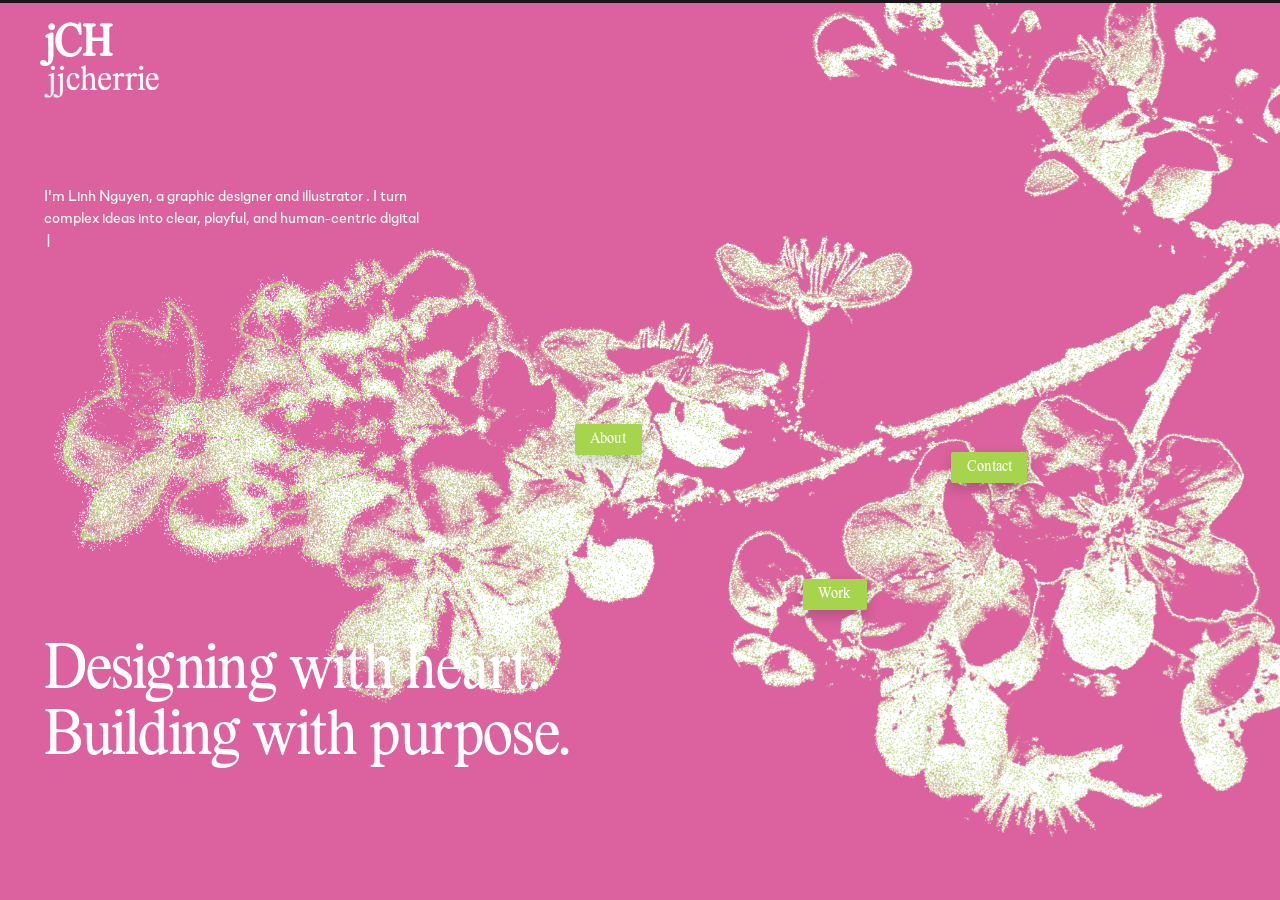
==== commit f9f6416e: "Big update" ====
--- a/index.html
+++ b/index.html
@@ -2,229 +2,93 @@
 <html lang="en">
 <head>
 <meta charset="UTF-8" />
-<title>PX PUSH — Design subscription service</title>
+<title>jjcherrie — Linh Nguyen, Graphic Designer &amp; Illustrator</title>
 <meta name="viewport" content="width=device-width, initial-scale=1.0" />
-<meta name="description" content="The best design subscription service for agencies, startups, and entrepreneurs." />
-<meta name="theme-color" content="#1a1a1a" />
-<link rel="icon" href="images/favicon.png" type="image/png" />
-<meta property="og:title" content="PX PUSH — Design subscription service" />
-<meta property="og:description" content="The best design subscription service for agencies, startups, and entrepreneurs." />
-<meta property="og:image" content="images/index.jpg" />
-<link rel="preconnect" href="https://fonts.googleapis.com" />
-<link rel="preconnect" href="https://fonts.gstatic.com" crossorigin />
-<link href="https://fonts.googleapis.com/css2?family=Archivo:wght@400;500&family=Inter:wght@300;400;500&family=JetBrains+Mono:wght@400;500&display=swap" rel="stylesheet" />
+<meta name="description" content="I'm Linh Nguyen, a graphic designer and illustrator. I turn complex ideas into clear, playful, and human-centric digital experiences." />
 <link rel="stylesheet" href="css/style.css" />
+<!-- Warms up the subpages in the background so the *first* real click already
+     has the destination cached — cross-document view transitions tend to get
+     silently skipped on a cold/first navigation to a page, but work
+     consistently once it's been fetched once. Pure HTML, no JS. -->
+<link rel="prefetch" href="about/" />
+<link rel="prefetch" href="work/" />
+<link rel="prefetch" href="contact/" />
+<!-- Speculation Rules: a declarative JSON hint (no imperative JS logic) that
+     tells Chrome to fully render the nav target in the background the moment
+     the pointer hovers/presses on it — a beat before the real click lands.
+     This is what actually makes the button "fly" transition reliable; plain
+     prefetch above only warms the HTTP cache, which isn't always enough for
+     the browser to have the destination ready in time to run the
+     transition. Scoped to hover (not "eager") so it doesn't prerender all
+     three pages at once on every load. Unsupported browsers just ignore this
+     block entirely (nothing breaks, no cost). -->
+<script type="speculationrules">
+{
+  "prerender": [
+    {
+      "where": { "href_matches": "/*" },
+      "eagerness": "moderate"
+    }
+  ]
+}
+</script>
 </head>
 <body>
-<div class="scanlines" aria-hidden="true"></div>
-<div class="gloom" aria-hidden="true"></div>
-<div class="vignette" aria-hidden="true"></div>
 
-<header class="site-header">
-  <a href="index.html" class="logo">px push</a>
-  <div class="header__mark" id="headerMark" aria-hidden="true"><span>px</span></div>
-  <nav class="nav">
-    <a href="index.html" class="active">Index</a>
-    <a href="about.html">About</a>
-    <a href="journal.html">Journal</a>
-    <span class="nav__divider"></span>
-    <a href="start.html" class="get-started">Get started <span class="dot"></span></a>
+<section class="hero">
+  <div class="hero__branchWrap">
+    <img class="hero__branch" src="images/home/graphic element 01_.png" alt="" aria-hidden="true" />
+
+    <div class="hero__sparkles" aria-hidden="true">
+      <span class="sparkle" style="left:66.8%; top:10.17%; --s-size:21px; --s-duration:4.14s; --s-delay:-2.77s;"></span>
+      <span class="sparkle" style="left:63.95%; top:88.3%; --s-size:21px; --s-duration:4.02s; --s-delay:-1.76s;"></span>
+      <span class="sparkle" style="left:34.62%; top:64.13%; --s-size:18px; --s-duration:4.02s; --s-delay:-1.89s;"></span>
+      <span class="sparkle" style="left:80.48%; top:19.37%; --s-size:24px; --s-duration:3.02s; --s-delay:-0.91s;"></span>
+      <span class="sparkle" style="left:82.23%; top:49.09%; --s-size:17px; --s-duration:4.74s; --s-delay:-2.08s;"></span>
+      <span class="sparkle" style="left:69.19%; top:86.42%; --s-size:16px; --s-duration:5.16s; --s-delay:-2.89s;"></span>
+      <span class="sparkle" style="left:57.47%; top:31.57%; --s-size:23px; --s-duration:4.28s; --s-delay:-0.47s;"></span>
+      <span class="sparkle" style="left:78.4%; top:66.83%; --s-size:16px; --s-duration:4.06s; --s-delay:-0.18s;"></span>
+      <span class="sparkle" style="left:87.12%; top:93.25%; --s-size:18px; --s-duration:3.38s; --s-delay:-0.09s;"></span>
+      <span class="sparkle" style="left:51.15%; top:61.04%; --s-size:21px; --s-duration:3.86s; --s-delay:-2.53s;"></span>
+      <span class="sparkle" style="left:64.79%; top:86.92%; --s-size:21px; --s-duration:4.34s; --s-delay:-1.5s;"></span>
+      <span class="sparkle" style="left:86.96%; top:22.4%; --s-size:23px; --s-duration:3.9s; --s-delay:-0.83s;"></span>
+      <span class="sparkle" style="left:72.79%; top:79.99%; --s-size:26px; --s-duration:5.18s; --s-delay:-2.52s;"></span>
+      <span class="sparkle" style="left:61.94%; top:84.54%; --s-size:23px; --s-duration:3.56s; --s-delay:-0.69s;"></span>
+      <span class="sparkle" style="left:20.59%; top:60.15%; --s-size:19px; --s-duration:2.96s; --s-delay:-2.3s;"></span>
+      <span class="sparkle" style="left:42.01%; top:47.64%; --s-size:20px; --s-duration:4.84s; --s-delay:-1.16s;"></span>
+      <span class="sparkle" style="left:23.85%; top:60.4%; --s-size:26px; --s-duration:4.84s; --s-delay:-0.0s;"></span>
+      <span class="sparkle" style="left:90.7%; top:17.13%; --s-size:18px; --s-duration:4.98s; --s-delay:-1.41s;"></span>
+      <span class="sparkle" style="left:75.46%; top:71.92%; --s-size:26px; --s-duration:3.76s; --s-delay:-0.22s;"></span>
+      <span class="sparkle" style="left:20.23%; top:45.04%; --s-size:22px; --s-duration:4.66s; --s-delay:-0.81s;"></span>
+      <span class="sparkle" style="left:92.47%; top:82.72%; --s-size:17px; --s-duration:3.6s; --s-delay:-2.89s;"></span>
+      <span class="sparkle" style="left:46.7%; top:52.22%; --s-size:24px; --s-duration:3.08s; --s-delay:-0.74s;"></span>
+      <span class="sparkle" style="left:40.09%; top:63.06%; --s-size:17px; --s-duration:2.94s; --s-delay:-2.39s;"></span>
+      <span class="sparkle" style="left:10.99%; top:49.63%; --s-size:18px; --s-duration:4.14s; --s-delay:-1.34s;"></span>
+      <span class="sparkle" style="left:73.39%; top:93.81%; --s-size:18px; --s-duration:4.56s; --s-delay:-0.39s;"></span>
+      <span class="sparkle" style="left:63.38%; top:84.15%; --s-size:22px; --s-duration:3.08s; --s-delay:-1.26s;"></span>
+      <span class="sparkle" style="left:63.15%; top:52.76%; --s-size:18px; --s-duration:3.44s; --s-delay:-2.91s;"></span>
+      <span class="sparkle" style="left:21.12%; top:49.09%; --s-size:24px; --s-duration:3.52s; --s-delay:-2.65s;"></span>
+      <span class="sparkle" style="left:79.0%; top:76.4%; --s-size:18px; --s-duration:3.74s; --s-delay:-2.56s;"></span>
+      <span class="sparkle" style="left:70.24%; top:95.95%; --s-size:22px; --s-duration:3.04s; --s-delay:-2.97s;"></span>
+    </div>
+  </div>
+
+  <a href="index.html" class="hero__logo">
+    <div class="hero__logo-mark"><span class="lower">j</span><span class="cap">CH</span></div>
+    <img class="hero__logo-word" src="images/home/text-logo.png" alt="jjcherrie" />
+  </a>
+
+  <p class="hero__intro" id="introTyped">I'm Linh Nguyen, a graphic designer and illustrator . I turn complex ideas into clear, playful, and human-centric digital experiences. Outside work, I make visual journal to keep the creativity flowing.</p>
+
+  <h1 class="hero__headline"><span class="scramble">Designing with heart.</span><br /><span class="scramble">Building with purpose.</span></h1>
+
+  <nav class="hero__nav">
+    <a href="about/" class="hero__navBtn hero__navBtn--about"><span class="scramble">About</span></a>
+    <a href="contact/" class="hero__navBtn hero__navBtn--contact"><span class="scramble">Contact</span></a>
+    <a href="work/" class="hero__navBtn hero__navBtn--work"><span class="scramble">Work</span></a>
   </nav>
-  <button class="hamburger" aria-label="Menu"><span></span><span></span><span></span></button>
-</header>
+</section>
 
-<main>
-
-  <!-- HERO -->
-  <section class="section hero" id="hero">
-    <div class="marquee marquee--hero"><div class="marquee__track" id="heroMarquee"></div></div>
-    <div class="hero__logo3d"><div class="hero__logo3d-mark"><span>px</span></div></div>
-    <p class="hero__version mono">V.02 ------------------ WELCOME TO PX PUSH ------------------ //<br />
-    THE DEPARTMENT IS OPEN. WE OPERATE AS A RETAINED CREATIVE DEPARTMENT<br />
-    — STRUCTURED, ACCOUNTABLE, AND PRODUCTIVE FROM DAY ONE. A FLAT<br />
-    MONTHLY RATE, A DEDICATED TEAM, AND WORK THAT MOVES AT<br />
-    <mark>SPEED.</mark></p>
-    <p class="hero__hint mono">SCROLL DOWN TO ACCESS<br />DEPARTMENT</p>
-  </section>
-
-  <!-- INTRO N001 -->
-  <section class="section section--lightgrey" id="intro">
-    <div class="marquee"><div class="marquee__track" id="introMarquee"></div></div>
-    <div class="layout">
-      <div class="layout__label mono"><span class="dot-marker"></span> Nº001 / INTRO</div>
-      <div class="layout__content">
-        <p class="reveal-text">→ Do you need top-tier creative talent without the headaches? Design is crucial for communication, brand identity, and user experience, directly affecting your success. However, finding the right design solution can be challenging. Full-time designers are costly, freelancers unreliable, and typical agencies might not match your pace or pricing needs.</p>
-        <p class="reveal-text">There's a better way.</p>
-        <p class="reveal-text">PX PUSH is the creative backbone for startups and established companies. Our team of seasoned designers, strategists, and writers integrates with yours, offering unlimited design at predictable costs. Our model is simple and flexible; request design, set priorities, we execute.</p>
-        <p class="reveal-text">We offer top-tier creative talent without the headaches. Our team of senior designers, strategists, and copywriters becomes yours—minus the bloated costs and unpredictability. We're flexible, reliable, and fully integrated with your team, delivering high-quality design at a fraction of the price.</p>
-        <p class="reveal-text lead">It's like having a world-class design crew on demand, starting at $4,000/mo.</p>
-        <div class="link-row"><a href="start.html">Get Started <span>↗</span></a></div>
-        <div class="link-row"><a href="start.html#pricing">View Pricing <span>↗</span></a></div>
-      </div>
-    </div>
-    <div class="mini-video" id="miniVideo"><img src="images/branding1.webp" alt="" /></div>
-  </section>
-
-  <!-- WORKS N002 -->
-  <section class="section section--dark" id="works">
-    <div class="works__intro">
-      <div></div>
-      <p>WORKING ACROSS CATEGORIES AND STAGES, OUR TEAM PROVIDES FAST, RELIABLE CREATIVE SUPPORT—CONSISTENT, HIGH-QUALITY DESIGN THAT ADAPTS TO WHATEVER THE PRODUCT OR BRAND NEEDS NEXT.</p>
-    </div>
-    <div class="layout__label mono"><span class="dot-marker"></span> Nº002 / WORKS</div>
-    <p class="works__closing" style="margin-top:20px;margin-bottom:40px;">PX PUSH delivers everything your fast—moving team needs—branding, web &amp; interface design, performance creative, and more. No freelancers, no overpriced agencies—just a dedicated, high-caliber team delivering top-tier design fast.</p>
-    <h2 class="works__heading">OUR WORKS</h2>
-    <div class="works__showcase" id="worksShowcase"></div>
-    <p class="works__closing">OUR WORK MOVES ACROSS BRAND SYSTEMS, WEBSITES, INTERFACES, CAMPAIGNS, AND PRODUCT MOMENTS. EACH PROJECT IS SHAPED AROUND WHAT THE TEAM NEEDS NEXT, FROM SHARP VISUAL DIRECTION TO POLISHED ASSETS BUILT FOR EVERYDAY USE. THE RESULT IS DESIGN THAT FEELS CONSIDERED, USEFUL, AND READY TO KEEP MOVING ACROSS LAUNCHES, UPDATES, AND FUTURE CREATIVE PUSHES.</p>
-  </section>
-
-  <!-- BENEFITS N003 -->
-  <section class="section section--blue" id="benefits">
-    <div class="layout__label mono"><span class="dot-marker"></span> Nº003 / BENEFITS</div>
-    <p class="benefits__intro" id="benefitsIntro">It's a <span class="word">whole</span> new <span class="word">level</span> — you'll wonder how you managed before.</p>
-
-    <div class="accordion" id="accordion">
-      <div class="accordion__row" data-index="1">
-        <div class="accordion__num mono"><span class="dot-marker"></span>Nº001</div>
-        <div>
-          <h3 class="accordion__title">Totally async</h3>
-          <p class="accordion__text">Don't like meetings? We don't either; the conference room has been officially retired, so all requests, decisions, and approvals move in writing through the proper operating channel.</p>
-        </div>
-        <div class="accordion__media"><img src="images/benefit1.webp" alt="" /></div>
-      </div>
-      <div class="accordion__row" data-index="2">
-        <div class="accordion__num mono"><span class="dot-marker"></span>Nº002</div>
-        <div>
-          <h3 class="accordion__title">Fixed monthly rate</h3>
-          <p class="accordion__text">No surprises here. Your department is retained at the same flat monthly rate, with budgeting made orderly, predictable, and free from special charges arriving in a separate envelope.</p>
-        </div>
-        <div class="accordion__media"><img src="images/benefit2.webp" alt="" /></div>
-      </div>
-      <div class="accordion__row" data-index="3">
-        <div class="accordion__num mono"><span class="dot-marker"></span>Nº003</div>
-        <div>
-          <h3 class="accordion__title">Lightning fast delivery</h3>
-          <p class="accordion__text">Get your design delivered one at a time in just 72 hours on average, keeping production brisk, dependable, and suitably prepared for the next item on the docket.</p>
-        </div>
-        <div class="accordion__media"><img src="images/benefit3.webp" alt="" /></div>
-      </div>
-      <div class="accordion__row" data-index="4">
-        <div class="accordion__num mono"><span class="dot-marker"></span>Nº004</div>
-        <div>
-          <h3 class="accordion__title">Workspace</h3>
-          <p class="accordion__text">Manage your design requests efficiently in our shared workspace, where active, queued, and completed tasks sit in plain view, with comments, files, and status notes kept in proper working order.</p>
-        </div>
-        <div class="accordion__media"><img src="images/benefit4.webp" alt="" /></div>
-      </div>
-      <div class="accordion__row" data-index="5">
-        <div class="accordion__num mono"><span class="dot-marker"></span>Nº005</div>
-        <div>
-          <h3 class="accordion__title">Flexible and scalable</h3>
-          <p class="accordion__text">Scale up or down as the business requires, and pause or cancel whenever the programme changes, giving your operation the flexibility to expand, contract, or stand by without ceremony.</p>
-        </div>
-        <div class="accordion__media"><img src="images/benefit5.webp" alt="" /></div>
-      </div>
-    </div>
-  </section>
-
-  <!-- PACKAGES N004 -->
-  <section class="section section--black" id="packages">
-    <div class="marquee"><div class="marquee__track" id="packagesMarquee"></div></div>
-    <div class="layout__label mono" style="margin:40px 0;"><span class="dot-marker"></span> Nº004 — Membership</div>
-    <p class="pricing__intro">Our pricing is simple and transparent. With PX PUSH, you get access to senior-level creative talent without the high overhead of full-time hires or costly agencies. Starting at just $4,000 per month. No hidden fees, no surprises—just high-quality work at a fraction of the cost.</p>
-
-    <div class="pricing__disk-stage"><div class="pricing__disk" aria-hidden="true"></div></div>
-
-    <div class="pricing__grid">
-      <div class="pkg">
-        <div class="pkg__header"><span>Standard.PKG</span><span class="pkg__price"><del>$4,000</del>$3,500/mo</span></div>
-        <p class="pkg__desc">One request at a time. First come first serve.</p>
-        <div class="pkg__feature"><span>1 request at a time</span></div>
-        <div class="pkg__feature"><span>Average 72 hour delivery</span></div>
-        <div class="pkg__feature"><span>Unlimited Stock Photos/Video</span></div>
-        <div class="pkg__feature"><span>Unlimited revisions</span></div>
-        <div class="pkg__feature"><span>Unlimited brands</span></div>
-        <div class="pkg__feature"><span>Invite your whole team</span></div>
-        <div class="pkg__feature"><span>Pause or cancel anytime</span></div>
-        <a href="start.html?plan=standard" class="pkg__cta">Get started with Standard <span>↗</span></a>
-      </div>
-      <div class="pkg">
-        <div class="pkg__header"><span>Pro.PKG <span class="pkg__badge">POPULAR</span></span><span class="pkg__price">$6,500/mo</span></div>
-        <p class="pkg__desc">Double the requests. For brands ready to go zero to one &amp; beyond.</p>
-        <div class="pkg__feature"><span>2 requests at a time</span></div>
-        <div class="pkg__feature"><span>Average 72 hour delivery</span></div>
-        <div class="pkg__feature"><span>Framer/Webflow Development</span></div>
-        <div class="pkg__feature"><span>Unlimited Stock Photos/Video</span></div>
-        <div class="pkg__feature"><span>Unlimited revisions</span></div>
-        <div class="pkg__feature"><span>Invite your whole team</span></div>
-        <div class="pkg__feature"><span>Pause or cancel anytime</span></div>
-        <a href="start.html?plan=pro" class="pkg__cta">Get started with Pro <span>↗</span></a>
-      </div>
-    </div>
-
-    <div class="pricing__links" style="margin-top:60px;">
-      <div class="link-row"><a href="about.html">About PX PUSH <span>↗</span></a></div>
-      <div class="link-row"><a href="terms.html">Terms of Service <span>↗</span></a></div>
-    </div>
-  </section>
-
-  <!-- BRAND SPRINT -->
-  <section class="section section--blue" id="sprint">
-    <div class="marquee"><div class="marquee__track" id="sprintMarquee"></div></div>
-    <h2 class="sprint__heading">Sprint <span class="sep">●</span> Brand Sprint <span class="sep">●</span></h2>
-    <div class="sprint__grid">
-      <div class="sprint__thumb"><img src="images/branding3.webp" alt="HUB21 branding case study" /></div>
-      <div class="sprint__copy">
-        <p><span class="sep">→</span> Our branding sprint gives your business a complete creative foundation in just 4 weeks. We shape the strategy, identity, visual language, and core brand assets into one cohesive system. Everything you need to launch with confidence.</p>
-        <div class="pkg" style="border-color: rgba(255,255,255,.3);">
-          <div class="pkg__header"><span>Brand Sprint</span><span class="pkg__price">From $12,000</span></div>
-          <p class="pkg__desc">Double the requests. For brands ready to go zero to one &amp; beyond.</p>
-          <div class="pkg__feature"><span>Logo</span></div>
-          <div class="pkg__feature"><span>Logo Animation</span></div>
-          <div class="pkg__feature"><span>Color Palette</span></div>
-          <div class="pkg__feature"><span>Typography</span></div>
-          <div class="pkg__feature"><span>Supergraphics</span></div>
-          <div class="pkg__feature"><span>Brand Elements</span></div>
-          <div class="pkg__feature"><span>Business Cards &amp; Collateral</span></div>
-          <div class="pkg__feature"><span>Merch/Shirts</span></div>
-          <div class="pkg__feature"><span>Landing Page Design</span></div>
-          <div class="pkg__feature"><span>Presentation Templates</span></div>
-          <div class="pkg__feature"><span>Brand Guidelines</span></div>
-          <a href="start.html?plan=brand-sprint" class="pkg__cta">Get started with Brand Sprint <span>↗</span></a>
-        </div>
-      </div>
-    </div>
-    <p class="sprint__closing">THE SPRINT MOVES FROM STRATEGY INTO IDENTITY, THEN INTO THE PRACTICAL ASSETS YOUR TEAM NEEDS TO LAUNCH. WE DEFINE THE VISUAL SYSTEM, EXPLORE THE CORE BRAND LANGUAGE, AND PACKAGE EVERYTHING INTO CLEAR GUIDELINES FOR REAL-WORLD USE. BY THE END, YOU HAVE A COMPLETE BRAND FOUNDATION READY FOR WEB, PITCH DECKS, SOCIAL, AND FUTURE CAMPAIGNS.</p>
-  </section>
-
-  <!-- FOOTER -->
-  <section class="section footer section--blue" id="footer">
-    <h2 class="footer__wordmark">px push</h2>
-    <div class="footer__meta">
-      <div class="footer__address">
-        PEAK/SHIFT LTD.<br />
-        BG204478925<br />
-        12 VITOSHKA BLVD.<br />
-        SOFIA<br />
-        BULGARIA<br /><br />
-        GMT +02:00
-      </div>
-      <div class="footer__links">
-        <div class="link-row"><a href="https://www.linkedin.com" target="_blank" rel="noopener">LinkedIn <span>↗</span></a></div>
-        <div class="link-row"><a href="https://www.instagram.com" target="_blank" rel="noopener">Instagram <span>↗</span></a></div>
-        <div class="link-row"><a href="https://x.com" target="_blank" rel="noopener">X <span>↗</span></a></div>
-      </div>
-      <div class="footer__links">
-        <div class="link-row"><a href="start.html">Get in Touch <span>↗</span></a></div>
-        <div class="link-row"><a href="terms.html">Terms of Service <span>↗</span></a></div>
-        <div class="link-row"><a href="privacy.html">Privacy Policy <span>↗</span></a></div>
-      </div>
-    </div>
-  </section>
-
-</main>
-
-<script src="js/lenis.min.js"></script>
 <script src="js/main.js"></script>
 </body>
 </html>
--- a/css/style.css
+++ b/css/style.css
@@ -1,47 +1,56 @@
-/* PX PUSH clone — design tokens extracted from https://pxpush.com/
-   Font note: Graphik, SemiSqueezed and PP Neue Montreal Mono on the live site
-   are paid/proprietary fonts. We substitute close free equivalents
-   (Inter / Archivo / JetBrains Mono) rather than redistributing those files. */
+/* Cross-document View Transitions: makes real navigation between index.html /
+   about/ / work/ / contact/ crossfade instead of a hard page-load cut.
+   Pure CSS, no JS. Unsupported browsers (older Safari/Firefox) just fall back
+   to a normal instant page swap — nothing breaks. */
+@view-transition {
+  navigation: auto;
+}
+
+@font-face {
+  font-family: "Lastik";
+  src: url("../fonts/Lastik-Regular.otf") format("opentype");
+  font-weight: 400;
+  font-style: normal;
+  font-display: swap;
+}
+
+@font-face {
+  font-family: "Soin Sans Neue";
+  src: url("../fonts/Stawix - SoinSansNeue-Medium.otf") format("opentype");
+  font-weight: 500;
+  font-style: normal;
+  font-display: swap;
+}
+
+@font-face {
+  font-family: "Soin Sans Neue";
+  src: url("../fonts/Stawix - SoinSansNeue-Bold.otf") format("opentype");
+  font-weight: 700;
+  font-style: normal;
+  font-display: swap;
+}
 
 :root {
-  --bg-lightgrey: #71737d;
-  --bg-dark: #1a1a1a;
-  --bg-blue: #03049c;
-  --bg-black: #111111;
-
-  --text-hero: #d9d9d9;
-  --text-dark: #111111;
-  --text-on-blue: #bababa;
-  --text-on-black: rgba(255, 255, 255, 0.7);
-  --accent-green: #3cff7b;
-  --chrome-light: #d8dade;
-  --chrome-mid: #9a9ea8;
-
-  --font-body: "Inter", Arial, Helvetica, sans-serif;
-  --font-display: "Archivo", Arial, Helvetica, sans-serif;
-  --font-mono: "JetBrains Mono", ui-monospace, monospace;
-  --display-tracking: -0.03em;
-
-  --header-h: 80px;
-  --edge: 40px;
+  --pink-bg: #db629e;
+  --green-btn: #a6d44c;
+  --green-btn-text: #ffffff;
+  --cream-text: #fbf7ef;
+  --font-display: "Lastik", Georgia, "Times New Roman", serif;
+  --font-body: "Soin Sans Neue", Arial, Helvetica, sans-serif;
 }
 
 * {
   box-sizing: border-box;
 }
 
-html {
-  scroll-behavior: smooth;
-}
-
+html,
 body {
   margin: 0;
-  background: var(--bg-dark);
-  color: var(--text-hero);
+}
+
+body {
+  background: var(--pink-bg);
   font-family: var(--font-body);
-  font-size: 16px;
-  line-height: 1.5;
-  overflow-x: hidden;
 }
 
 img {
@@ -50,877 +59,488 @@
 }
 
 a {
+  text-decoration: none;
   color: inherit;
-  text-decoration: none;
-}
-
-/* ---------- custom cursor ---------- */
-.custom-cursor {
-  position: fixed;
-  top: 0;
-  left: 0;
-  width: 14px;
-  height: 14px;
-  margin: -7px 0 0 -7px;
-  border-radius: 50%;
-  background: #fff;
-  mix-blend-mode: difference;
+}
+
+.hero {
+  position: relative;
+  min-height: 100vh;
+  overflow: hidden;
+  border-top: 3px solid #171717;
+}
+
+.hero__branchWrap {
+  position: absolute;
+  top: -3%;
+  right: -9%;
+  height: 96%;
+  aspect-ratio: 4385 / 2813;
+  /* the branch's own stem exits the frame near the top-right corner (~93%, 20%
+     of the artwork) as if it grows from an unseen tree there — pivoting the
+     whole cluster around that point keeps that "root" visually still while the
+     visible flowers on the opposite (bottom-left) side sway the most */
+  transform-origin: 93% 20%;
+  animation: branch-sway 5.5s ease-in-out infinite;
+  will-change: transform;
+}
+
+/* .hero--sub = "this is a subpage" (about/work/contact), as opposed to the
+   home page's full hero. Docks the nav into a top row and dims the branch —
+   but only the flower image itself, not the sparkle layer, so the sparkles
+   stay just as bright/prominent (and clearly above the flowers, not washed
+   out along with them) even on the dimmed subpages. */
+.hero--sub .hero__branch {
+  opacity: 0.4;
+}
+
+@keyframes branch-sway {
+  0%,
+  100% {
+    transform: rotate(-0.55deg);
+  }
+  50% {
+    transform: rotate(0.55deg);
+  }
+}
+
+.hero__branch {
+  position: absolute;
+  inset: 0;
+  width: 100%;
+  height: 100%;
+  z-index: 1;
   pointer-events: none;
-  z-index: 600;
+  user-select: none;
+  transition: opacity 0.6s ease;
+}
+
+/* z-index: 2 > .hero__branch's 1, so the sparkles always render above the
+   flower artwork, never underneath it */
+.hero__sparkles {
+  position: absolute;
+  inset: 0;
+  width: 100%;
+  height: 100%;
+  z-index: 2;
+  pointer-events: none;
+}
+
+.sparkle {
+  position: absolute;
+  width: var(--s-size, 20px);
+  height: var(--s-size, 20px);
+  background: radial-gradient(circle, #fffef8 0%, #fff2cf 45%, transparent 75%);
+  clip-path: polygon(50% 0%, 61% 36%, 100% 50%, 61% 64%, 50% 100%, 39% 64%, 0% 50%, 39% 36%);
+  filter: drop-shadow(0 0 9px rgba(255, 250, 230, 1));
+  opacity: 0;
+  transform: translate(-50%, -50%) scale(0.15);
+  animation: sparkle-twinkle var(--s-duration, 2s) linear infinite;
+  animation-delay: var(--s-delay, 0s);
+}
+
+/* Irregular flashes at uneven percentages (instead of one smooth pulse per
+   cycle) so each star reads as randomly flickering on/off rather than
+   breathing in and out on a predictable rhythm. Five flash/gap pairs per
+   loop (instead of three) plus shorter --s-duration values on the sparkles
+   themselves means a lot more is visibly happening at any given moment. */
+@keyframes sparkle-twinkle {
+  0%,
+  7%,
+  19%,
+  32%,
+  46%,
+  61%,
+  76%,
+  90%,
+  100% {
+    opacity: 0;
+    transform: translate(-50%, -50%) scale(0.15);
+  }
+  3% {
+    opacity: 1;
+    transform: translate(-50%, -50%) scale(1);
+  }
+  15% {
+    opacity: 0.9;
+    transform: translate(-50%, -50%) scale(0.9);
+  }
+  25% {
+    opacity: 1;
+    transform: translate(-50%, -50%) scale(1);
+  }
+  40% {
+    opacity: 0.85;
+    transform: translate(-50%, -50%) scale(0.85);
+  }
+  53% {
+    opacity: 1;
+    transform: translate(-50%, -50%) scale(1);
+  }
+  68% {
+    opacity: 0.7;
+    transform: translate(-50%, -50%) scale(0.75);
+  }
+  83% {
+    opacity: 1;
+    transform: translate(-50%, -50%) scale(1);
+  }
+}
+
+/* Subpages (about/work/contact) go back to the original, calmer sparkles:
+   smaller stars (their own --s-size values in HTML), and only ONE flash per
+   loop instead of five — but that single flash snaps on/off quickly (a
+   couple percent of the cycle) rather than fading slowly, so it still reads
+   as a real, sharp twinkle instead of a slow "breathing" pulse. */
+.hero--sub .sparkle {
+  animation-name: sparkle-twinkle-sub;
+  animation-timing-function: ease-out;
+}
+
+@keyframes sparkle-twinkle-sub {
+  0%,
+  4%,
+  100% {
+    opacity: 0;
+    transform: translate(-50%, -50%) scale(0.15);
+  }
+  1.5% {
+    opacity: 1;
+    transform: translate(-50%, -50%) scale(1);
+  }
+}
+
+.hero__logo {
+  position: absolute;
+  left: 3.4%;
+  top: 2.8%;
+  z-index: 3;
+  display: block;
+}
+
+.hero__logo-mark {
+  font-family: var(--font-display);
+  color: #fff;
+  font-size: clamp(28px, 3.2vw, 46px);
+  line-height: 0.85;
+  letter-spacing: -0.01em;
+}
+
+.hero__logo-mark .lower,
+.hero__logo-mark .cap {
+  font-weight: 700;
+}
+
+.hero__logo-word {
+  width: clamp(90px, 9vw, 140px);
+  margin-top: 2px;
+}
+
+.hero__intro {
+  position: absolute;
+  left: 3.4%;
+  top: 20.5%;
+  z-index: 3;
+  max-width: 30%;
+  min-width: 260px;
+  margin: 0;
+  color: var(--cream-text);
+  font-family: var(--font-body);
+  font-weight: 500;
+  font-size: clamp(14px, 1.15vw, 18px);
+  line-height: 1.5;
+  transition: opacity 0.5s ease;
+}
+
+/* Home-only hero text. About/Work/Contact pages don't include these elements
+   at all, so there's nothing to hide on those pages. */
+
+.hero__pageContent {
+  position: absolute;
+  left: 3.4%;
+  right: 3.4%;
+  top: 16%;
+  bottom: 6%;
+  z-index: 3;
+  overflow-y: auto;
+}
+
+.about__grid {
+  display: grid;
+  grid-template-columns: 220px 1fr;
+  gap: 60px;
+  align-items: start;
+}
+
+.about__sidebar {
+  display: flex;
+  flex-direction: column;
+  gap: 34px;
+}
+
+.about__block h3 {
+  margin: 0 0 10px;
+  color: #fff;
+  font-family: var(--font-display);
+  font-weight: 400;
+  font-size: 20px;
+  letter-spacing: -0.01em;
+}
+
+.about__block p {
+  margin: 0 0 4px;
+  color: var(--cream-text);
+  font-family: var(--font-body);
+  font-weight: 500;
+  font-size: 13.5px;
+  line-height: 1.6;
+}
+
+.about__period {
+  opacity: 0.75;
+}
+
+.about__bio {
+  color: #fff;
+  font-family: var(--font-display);
+  font-weight: 400;
+  font-size: clamp(22px, 3vw, 40px);
+  line-height: 1.35;
+  letter-spacing: -0.005em;
+}
+
+.about__bio p {
+  margin: 0 0 28px;
+}
+
+.hero__intro.is-typing::after {
+  content: "|";
+  margin-left: 2px;
+  animation: intro-blink 0.9s step-end infinite;
+}
+
+@keyframes intro-blink {
+  50% {
+    opacity: 0;
+  }
+}
+
+.scr {
+  color: var(--cream-text);
+  opacity: 0.55;
+}
+
+.hero__nav {
+  position: absolute;
+  inset: 0;
+  z-index: 2;
+}
+
+.hero__navBtn {
+  position: absolute;
   display: flex;
   align-items: center;
   justify-content: center;
-  transition: width 0.25s ease, height 0.25s ease, margin 0.25s ease;
-}
-
-.custom-cursor span {
-  opacity: 0;
-  font-family: var(--font-mono);
-  font-size: 10px;
-  color: #111;
-  white-space: nowrap;
-  transition: opacity 0.2s ease;
-}
-
-.custom-cursor.is-active {
-  width: 64px;
-  height: 64px;
-  margin: -32px 0 0 -32px;
-}
-
-.custom-cursor.is-active span {
-  opacity: 1;
-}
-
-@media (hover: none) {
-  .custom-cursor {
-    display: none;
-  }
-}
-
-.mono {
-  font-family: var(--font-mono);
-  text-transform: uppercase;
-  letter-spacing: 0.02em;
-}
-
-/* ---------- global CRT overlay ---------- */
-.scanlines,
-.gloom,
-.vignette {
-  position: fixed;
-  inset: 0;
-  pointer-events: none;
-  z-index: 500;
-}
-
-.scanlines {
-  background: repeating-linear-gradient(
-    to bottom,
-    rgba(255, 255, 255, 0.035) 0px,
-    rgba(255, 255, 255, 0.035) 1px,
-    transparent 1px,
-    transparent 3px
-  );
-  animation: scanlines 10s linear infinite;
-  mix-blend-mode: overlay;
-}
-
-.gloom {
-  background: radial-gradient(ellipse at 50% 0%, rgba(0, 0, 0, 0) 0%, rgba(0, 0, 0, 0.25) 100%);
-}
-
-.vignette {
-  box-shadow: inset 0 0 180px rgba(0, 0, 0, 0.45);
-}
-
-@keyframes scanlines {
-  0% {
-    background-position: 0 0;
-  }
-  100% {
-    background-position: 0 40px;
-  }
-}
-
-/* ---------- header ---------- */
-.site-header {
-  position: fixed;
-  top: 0;
-  left: 0;
-  right: 0;
-  z-index: 100;
-  display: flex;
-  align-items: center;
-  justify-content: space-between;
-  height: var(--header-h);
-  padding: 0 var(--edge);
-  font-family: var(--font-display);
-  color: #fff;
-}
-
-.site-header .logo {
+  background: var(--green-btn);
+  color: var(--green-btn-text);
   font-family: var(--font-display);
   font-weight: 400;
-  font-size: 20px;
-  letter-spacing: -0.02em;
-}
-
-.header__mark {
-  position: absolute;
-  left: 50%;
-  top: 50%;
-  transform: translate(-50%, -50%);
-  width: 64px;
-  height: 34px;
-  border-radius: 999px;
-  background: linear-gradient(180deg, #f2f2f2 0%, #9a9ea8 45%, #e8e8e8 55%, #7c7f88 100%);
-  display: flex;
-  align-items: center;
-  justify-content: center;
+  font-size: clamp(13px, 1.1vw, 16px);
+  padding: 0.5em 1.1em;
+  margin: 0;
+  border-radius: 2px;
+  box-shadow: 0 6px 14px rgba(0, 0, 0, 0.18);
+  transition: padding 0.2s ease, margin 0.2s ease, box-shadow 0.2s ease, left 0.6s ease, top 0.6s ease;
+}
+
+.hero__navBtn:hover {
+  /* grows 2px outward on every side while staying centered on the same spot */
+  padding: calc(0.5em + 2px) calc(1.1em + 2px);
+  margin: -2px;
+  box-shadow: 0 10px 18px rgba(0, 0, 0, 0.24);
+}
+
+.hero__navBtn .scramble {
+  display: inline-block;
+  transition: transform 0.2s ease;
+}
+
+.hero__navBtn:hover .scramble {
+  /* text grows ~1px too, via transform so it doesn't reflow/blur like a font-size change would */
+  transform: scale(1.07);
+}
+
+.hero__navBtn--about {
+  left: 44.9%;
+  top: 46.9%;
+}
+
+.hero__navBtn--contact {
+  left: 74.3%;
+  top: 50.1%;
+}
+
+.hero__navBtn--work {
+  left: 62.7%;
+  top: 64.2%;
+}
+
+/* Same names on every page = the browser morphs each button from its old
+   spot to its new one across the real page navigation (part of the
+   @view-transition rule above), instead of just cross-fading. This is what
+   makes the buttons visually "fly" up into the top row when you click
+   About/Work/Contact, even though it's a real page load each time. */
+.hero__navBtn--about {
+  view-transition-name: nav-about;
+}
+
+.hero__navBtn--contact {
+  view-transition-name: nav-contact;
+}
+
+.hero__navBtn--work {
+  view-transition-name: nav-work;
+}
+
+/* subpages (about/work/contact) dock all three buttons into a top nav row
+   instead of scattering them over the flowers, like a real site header */
+.hero--sub .hero__navBtn--about {
+  left: 45%;
+  top: 4.5%;
+}
+
+.hero--sub .hero__navBtn--contact {
+  left: 57%;
+  top: 4.5%;
+}
+
+.hero--sub .hero__navBtn--work {
+  left: 69%;
+  top: 4.5%;
+}
+
+/* on a subpage, only the current page's own button keeps the green pill —
+   each page marks its other two nav links with this class so they read as
+   plain text, matching image2.png */
+.hero__navBtn--plain {
+  background: transparent;
+  box-shadow: none;
+}
+
+.hero__navBtn--plain:hover {
+  box-shadow: none;
+}
+
+.hero__headline {
+  position: absolute;
+  left: 3.4%;
+  top: 71%;
+  z-index: 3;
+  margin: 0;
+  color: #fff;
   font-family: var(--font-display);
   font-weight: 400;
-  letter-spacing: var(--display-tracking);
-  font-size: 13px;
-  color: #2a2a2a;
-  box-shadow: 0 2px 10px rgba(0, 0, 0, 0.35);
-  opacity: 0;
-  transition: opacity 0.5s ease, transform 0.5s ease;
-}
-
-.header__mark::before {
-  content: "";
-  position: absolute;
-  inset: 22% 12%;
-  border-radius: 999px;
-  background: #14141a;
-  opacity: 0.85;
-}
-
-.header__mark span {
-  position: relative;
-  z-index: 1;
-}
-
-.header__mark.is-visible {
-  opacity: 1;
-  transform: translate(-50%, -50%) scale(1);
-}
-
-.nav {
-  display: flex;
-  align-items: center;
-  gap: 28px;
-  font-size: 15px;
-}
-
-.nav a {
-  opacity: 0.9;
-  transition: opacity 0.2s ease;
-}
-
-.nav a:hover {
-  opacity: 1;
-}
-
-.nav__divider {
-  width: 1px;
-  height: 20px;
-  background: currentColor;
-  opacity: 0.35;
-}
-
-.get-started {
-  display: inline-flex;
-  align-items: center;
-  gap: 8px;
-}
-
-.dot {
-  width: 8px;
-  height: 8px;
-  border-radius: 50%;
-  background: var(--accent-green);
-  box-shadow: 0 0 8px 2px rgba(60, 255, 123, 0.6);
-  animation: pulse 1.8s ease-in-out infinite;
-}
-
-@keyframes pulse {
-  0%,
-  100% {
-    opacity: 1;
-    transform: scale(1);
-  }
-  50% {
-    opacity: 0.55;
-    transform: scale(0.85);
-  }
-}
-
-.hamburger {
-  display: none;
-}
-
-/* ---------- section base ---------- */
-.section {
-  position: relative;
-  padding: 140px var(--edge) 100px;
-}
-
-.section--lightgrey {
-  background: var(--bg-lightgrey);
-  color: var(--text-dark);
-}
-
-.section--dark {
-  background: var(--bg-dark);
-  color: var(--text-hero);
-}
-
-.section--blue {
-  background: var(--bg-blue);
-  color: var(--text-on-blue);
-}
-
-.section--black {
-  background: var(--bg-black);
-  color: var(--text-on-black);
-}
-
-.layout {
-  display: grid;
-  grid-template-columns: 240px 1fr;
-  gap: 40px;
-}
-
-.layout__label {
-  display: flex;
-  align-items: flex-start;
-  gap: 10px;
-  font-size: 12px;
-  padding-top: 6px;
-}
-
-.dot-marker {
-  width: 6px;
-  height: 6px;
-  border-radius: 50%;
-  background: currentColor;
-  margin-top: 6px;
-  flex: none;
-}
-
-/* ---------- marquee ---------- */
-.marquee {
-  overflow: hidden;
-  white-space: nowrap;
-  border-top: 1px solid currentColor;
-  border-bottom: 1px solid currentColor;
-  opacity: 0.9;
-}
-
-.marquee__track {
-  display: inline-flex;
-  align-items: center;
-  gap: 40px;
-  padding: 18px 0;
-  animation: marquee 22s linear infinite;
-  font-family: var(--font-display);
-  font-weight: 400;
-  font-size: clamp(32px, 6vw, 92px);
-  letter-spacing: -0.02em;
-}
-
-.marquee__track span {
-  display: inline-flex;
-  align-items: center;
-  gap: 40px;
-}
-
-.marquee__track .sep {
-  font-size: 0.35em;
-  opacity: 0.6;
-}
-
-@keyframes marquee {
-  from {
-    transform: translateX(0);
-  }
-  to {
-    transform: translateX(-50%);
-  }
-}
-
-.marquee--hero {
-  border: none;
-  position: absolute;
-  top: 3.5vw;
-  left: 0;
-  width: 100%;
-  height: 17vw;
-  overflow: hidden;
-  pointer-events: none;
-  z-index: 2;
-}
-
-.marquee--hero .marquee__track {
-  font-size: clamp(48px, 9vw, 140px);
-  color: var(--text-hero);
-  padding: 0;
-}
-
-/* ---------- hero ---------- */
-.hero {
-  min-height: 100vh;
-  padding: 0;
-  display: flex;
-  flex-direction: column;
-  background: linear-gradient(180deg, #3a5c85 0%, #46648c 40%, #517094 75%, #5c7ba0 100%);
-  color: var(--text-hero);
-  overflow: hidden;
-}
-
-.hero__logo3d {
-  flex: 1;
-  display: flex;
-  align-items: center;
-  justify-content: center;
-  perspective: 900px;
-}
-
-.hero__logo3d-mark {
-  position: relative;
-  width: min(30vw, 380px);
-  height: min(16vw, 200px);
-  border-radius: 50%;
-  background: radial-gradient(circle at 32% 28%, #ffffff 0%, #c7ccd4 22%, #7c8291 42%, #eef0f2 58%, #6d7280 78%, #9aa0ac 100%);
-  display: flex;
-  align-items: center;
-  justify-content: center;
-  box-shadow: 0 30px 80px rgba(0, 0, 0, 0.35), inset 0 0 30px rgba(255, 255, 255, 0.35);
-  transition: transform 0.2s ease-out;
-  transform-style: preserve-3d;
-  will-change: transform;
-}
-
-.hero__logo3d-mark::before {
-  content: "";
-  position: absolute;
-  inset: 24% 16%;
-  border-radius: 50%;
-  background: linear-gradient(180deg, #3a5c85 0%, #46648c 55%, #517094 100%);
-  box-shadow: inset 0 4px 10px rgba(0, 0, 0, 0.4);
-}
-
-.hero__logo3d-mark span {
-  position: relative;
-  z-index: 1;
-  font-family: var(--font-display);
-  font-weight: 500;
-  letter-spacing: var(--display-tracking);
-  font-size: clamp(32px, 6vw, 72px);
-  color: #2c2e35;
-  text-shadow: 0 1px 0 rgba(255, 255, 255, 0.5);
-}
-
-.hero__version {
-  position: absolute;
-  right: var(--edge);
-  bottom: 100px;
-  max-width: 460px;
-  font-size: 12px;
-  line-height: 1.6;
-  text-align: left;
-}
-
-.hero__version mark {
-  background: none;
-  color: inherit;
-  text-decoration: underline;
-}
-
-.hero__hint {
-  position: absolute;
-  left: var(--edge);
-  bottom: 100px;
-  font-size: 12px;
-  line-height: 1.5;
-}
-
-/* ---------- reveal text (scroll opacity) ---------- */
-.reveal-text {
-  font-size: clamp(20px, 2.4vw, 32px);
-  line-height: 1.35;
-  margin: 0 0 40px;
-  opacity: 0.35;
-  transition: opacity 0.4s ease;
-}
-
-.reveal-text.is-active {
-  opacity: 1;
-}
-
-.reveal-text.lead {
-  font-weight: 400;
-}
-
-.link-row {
-  border-top: 1px solid currentColor;
-  opacity: 0.85;
-}
-
-.link-row:last-of-type {
-  border-bottom: 1px solid currentColor;
-}
-
-.link-row a {
-  display: flex;
-  align-items: center;
-  justify-content: space-between;
-  padding: 18px 0;
-  font-size: 15px;
-  transition: opacity 0.2s ease;
-}
-
-.link-row a:hover {
-  opacity: 0.6;
-}
-
-.mini-video {
-  position: absolute;
-  left: var(--edge);
-  bottom: 60px;
-  width: 220px;
-  border: 6px solid #1a1a1a;
-  border-radius: 6px;
-  overflow: hidden;
-  box-shadow: 0 20px 40px rgba(0, 0, 0, 0.35);
-  opacity: 0;
-  transform: translateY(20px);
-  transition: opacity 0.5s ease, transform 0.5s ease;
-}
-
-.mini-video.is-visible {
-  opacity: 1;
-  transform: translateY(0);
-}
-
-.mini-video img {
-  width: 100%;
-  aspect-ratio: 4/3;
-  object-fit: cover;
-}
-
-/* ---------- works ---------- */
-.works__intro {
-  display: grid;
-  grid-template-columns: 1fr 1fr;
-  gap: 40px;
-  margin-bottom: 60px;
-}
-
-.works__intro p {
-  font-size: 13px;
-  line-height: 1.7;
-  opacity: 0.75;
-  grid-column: 2;
-}
-
-.works__heading {
-  font-family: var(--font-display);
-  font-size: clamp(28px, 4vw, 48px);
-  font-weight: 400;
-  letter-spacing: var(--display-tracking);
-  margin: 0 0 40px;
-}
-
-.works__showcase {
-  display: flex;
-  gap: 16px;
-  overflow-x: auto;
-  scroll-snap-type: x proximity;
-  padding-bottom: 20px;
-  cursor: grab;
-  scrollbar-width: none;
-}
-
-.works__showcase::-webkit-scrollbar {
-  display: none;
-}
-
-.works__item {
-  flex: none;
-  width: 280px;
-  aspect-ratio: 4/5;
-  border-radius: 4px;
-  overflow: hidden;
-  scroll-snap-align: start;
-  background: #000;
-}
-
-.works__item img {
-  width: 100%;
-  height: 100%;
-  object-fit: cover;
-  transition: transform 0.5s ease;
-}
-
-.works__item:hover img {
-  transform: scale(1.05);
-}
-
-.works__closing {
-  margin-top: 60px;
-  font-size: 13px;
-  line-height: 1.7;
-  opacity: 0.7;
-  max-width: 1100px;
-}
-
-/* ---------- benefits / scroll accordion ---------- */
-.benefits__intro {
-  font-family: var(--font-display);
-  font-size: clamp(36px, 7vw, 96px);
-  font-weight: 400;
-  margin: 0 0 100px;
-  opacity: 0.4;
-}
-
-.benefits__intro .word {
-  transition: opacity 0.4s ease;
-  opacity: 0.4;
-}
-
-.benefits__intro .word.is-active {
-  opacity: 1;
-}
-
-.accordion__row {
-  display: grid;
-  grid-template-columns: 240px 1fr 320px;
-  gap: 40px;
-  align-items: center;
-  border-top: 1px solid rgba(255, 255, 255, 0.2);
-  padding: 48px 0;
-  opacity: 0.45;
-  transition: opacity 0.4s ease;
-}
-
-.accordion__row:last-child {
-  border-bottom: 1px solid rgba(255, 255, 255, 0.2);
-}
-
-.accordion__row.is-active {
-  opacity: 1;
-}
-
-.accordion__num {
-  font-size: 12px;
-  display: flex;
-  align-items: center;
-  gap: 10px;
-}
-
-.accordion__title {
-  font-family: var(--font-display);
-  font-size: clamp(28px, 3.6vw, 48px);
-  font-weight: 400;
-  letter-spacing: var(--display-tracking);
-  margin: 0 0 16px;
-}
-
-.accordion__text {
-  font-size: 14px;
-  line-height: 1.7;
-  max-width: 420px;
-  opacity: 0.85;
-}
-
-.accordion__media {
-  width: 100%;
-  aspect-ratio: 4/3;
-  border-radius: 4px;
-  overflow: hidden;
-}
-
-.accordion__media img {
-  width: 100%;
-  height: 100%;
-  object-fit: cover;
-}
-
-/* ---------- packages / pricing ---------- */
-.pricing__intro {
-  max-width: 900px;
-  font-size: clamp(20px, 2.2vw, 28px);
-  line-height: 1.4;
-  margin-bottom: 60px;
-}
-
-.pricing__disk-stage {
-  perspective: 900px;
-  margin: 0 auto 60px;
-  width: 160px;
-}
-
-.pricing__disk {
-  width: 160px;
-  height: 190px;
-  border-radius: 6px;
-  background: linear-gradient(135deg, #2a2a2a 0%, #050505 60%, #2a2a2a 100%);
-  position: relative;
-  box-shadow: 0 30px 60px rgba(0, 0, 0, 0.6);
-  transition: transform 0.2s ease-out;
-  transform-style: preserve-3d;
-  will-change: transform;
-}
-
-.pricing__disk::before {
-  content: "";
-  position: absolute;
-  top: 16px;
-  left: 16px;
-  right: 16px;
-  height: 60px;
-  background: linear-gradient(90deg, #444 0%, #666 50%, #444 100%);
-  border-radius: 2px;
-}
-
-.pricing__disk::after {
-  content: "";
-  position: absolute;
-  bottom: 20px;
-  left: 30px;
-  width: 100px;
-  height: 100px;
-  border: 2px solid #3a3a3a;
-  border-radius: 50%;
-}
-
-.pricing__grid {
-  display: grid;
-  grid-template-columns: 1fr 1fr;
-  gap: 40px;
-}
-
-.pkg {
-  border-top: 1px solid rgba(255, 255, 255, 0.2);
-}
-
-.pkg__header {
-  display: flex;
-  align-items: baseline;
-  justify-content: space-between;
-  padding: 20px 0;
-  font-family: var(--font-display);
-  font-size: 22px;
-  font-weight: 400;
-  letter-spacing: var(--display-tracking);
-}
-
-.pkg__badge {
-  font-family: var(--font-mono);
-  font-size: 11px;
-  background: rgba(255, 255, 255, 0.12);
-  padding: 3px 8px;
-  border-radius: 3px;
-  margin-left: 8px;
-  vertical-align: middle;
-}
-
-.pkg__price del {
-  opacity: 0.4;
-  margin-right: 8px;
-}
-
-.pkg__desc {
-  font-size: 13px;
-  opacity: 0.65;
-  padding-bottom: 20px;
-}
-
-.pkg__feature {
-  display: flex;
-  justify-content: space-between;
-  border-top: 1px solid rgba(255, 255, 255, 0.12);
-  padding: 14px 0;
-  font-size: 14px;
-}
-
-.pkg__cta {
-  display: flex;
-  align-items: center;
-  justify-content: space-between;
-  margin-top: 24px;
-  padding: 18px 20px;
-  background: rgba(255, 255, 255, 0.9);
-  color: #111;
-  font-weight: 400;
-  border-radius: 2px;
-  transition: opacity 0.2s ease;
-}
-
-.pkg__cta:hover {
-  opacity: 0.8;
-}
-
-.pricing__links .link-row {
-  border-color: rgba(255, 255, 255, 0.2);
-}
-
-/* ---------- brand sprint ---------- */
-.sprint__heading {
-  font-family: var(--font-display);
-  font-size: clamp(48px, 8vw, 120px);
-  font-weight: 400;
-  letter-spacing: var(--display-tracking);
-  border-bottom: 1px solid currentColor;
-  padding-bottom: 24px;
-  margin: 0 0 60px;
-  white-space: nowrap;
-  overflow: hidden;
-  text-overflow: ellipsis;
-}
-
-.sprint__grid {
-  display: grid;
-  grid-template-columns: 320px 1fr;
-  gap: 60px;
-}
-
-.sprint__thumb {
-  border-radius: 4px;
-  overflow: hidden;
-}
-
-.sprint__thumb img {
-  width: 100%;
-  aspect-ratio: 3/4;
-  object-fit: cover;
-}
-
-.sprint__copy p {
-  font-size: clamp(18px, 2vw, 26px);
-  line-height: 1.4;
-  margin: 0 0 40px;
-}
-
-.sprint__closing {
-  margin-top: 60px;
-  font-size: 13px;
-  line-height: 1.7;
-  opacity: 0.7;
-}
-
-/* ---------- footer ---------- */
-.footer {
-  padding-top: 100px;
-  padding-bottom: 60px;
-}
-
-.footer__wordmark {
-  font-family: var(--font-display);
-  font-weight: 400;
-  font-size: clamp(80px, 16vw, 260px);
-  line-height: 0.85;
-  letter-spacing: -0.03em;
-  margin: 0 0 80px;
-  color: var(--text-on-blue);
-  position: relative;
-}
-
-.footer__meta {
-  display: grid;
-  grid-template-columns: 1fr 1fr 1fr;
-  gap: 20px;
-  font-size: 13px;
-}
-
-.footer__address {
-  font-family: var(--font-mono);
-  line-height: 1.7;
-  opacity: 0.85;
-}
-
-.footer__links .link-row {
-  border-color: rgba(255, 255, 255, 0.25);
-}
-
-/* ---------- responsive ---------- */
-@media screen and (max-width: 1300px) {
-  .layout,
-  .works__intro,
-  .sprint__grid {
+  font-size: clamp(30px, 4.6vw, 68px);
+  line-height: 1.12;
+  letter-spacing: -0.01em;
+  transition: opacity 0.5s ease;
+}
+
+@media (max-width: 900px) {
+  .hero {
+    min-height: 130vh;
+  }
+
+  .hero__intro {
+    max-width: 60%;
+    top: 22%;
+  }
+
+  .hero__branchWrap {
+    top: 4%;
+    right: -30%;
+    height: 60%;
+  }
+
+  .hero__navBtn--about {
+    top: 40%;
+    left: 40%;
+  }
+
+  .hero__navBtn--contact {
+    top: 46%;
+    left: 68%;
+  }
+
+  .hero__navBtn--work {
+    top: 55%;
+    left: 52%;
+  }
+
+  .hero__headline {
+    top: 62%;
+    font-size: clamp(28px, 8vw, 44px);
+  }
+
+  .hero--sub .hero__navBtn--about,
+  .hero--sub .hero__navBtn--contact,
+  .hero--sub .hero__navBtn--work {
+    top: 3%;
+  }
+
+  .hero--sub .hero__navBtn--about {
+    left: 38%;
+  }
+
+  .hero--sub .hero__navBtn--contact {
+    left: 55%;
+  }
+
+  .hero--sub .hero__navBtn--work {
+    left: 74%;
+  }
+
+  .hero__pageContent {
+    top: 22%;
+  }
+
+  .about__grid {
     grid-template-columns: 1fr;
-  }
-
-  .accordion__row {
-    grid-template-columns: 1fr;
-    gap: 20px;
-  }
-
-  .pricing__grid,
-  .footer__meta {
-    grid-template-columns: 1fr;
-    gap: 30px;
-  }
-}
-
-@media screen and (max-width: 600px) {
-  :root {
-    --edge: 20px;
-    --header-h: 64px;
-  }
-
-  .nav {
-    gap: 16px;
-  }
-
-  .nav a:not(.get-started) {
-    display: none;
-  }
-
-  .nav.nav--open {
-    position: fixed;
-    inset: 0;
-    flex-direction: column;
-    justify-content: center;
-    align-items: center;
     gap: 32px;
-    background: var(--bg-dark);
-    z-index: 200;
-  }
-
-  .nav.nav--open a {
-    display: block;
-    font-size: 28px;
-  }
-
-  .hamburger {
-    display: flex;
-    flex-direction: column;
-    gap: 4px;
-    background: none;
-    border: none;
-    cursor: pointer;
-    z-index: 210;
-  }
-
-  .hamburger span {
-    width: 22px;
-    height: 2px;
-    background: currentColor;
-  }
-
-  .section {
-    padding: 100px 20px 70px;
-  }
-
-  .works__item {
-    width: 220px;
-  }
-
-  .sprint__heading {
-    white-space: normal;
-  }
-}
+  }
+}
+
+@media (max-width: 560px) {
+  .hero {
+    min-height: 145vh;
+  }
+
+  .hero__intro {
+    max-width: 80%;
+  }
+
+  .hero__branchWrap {
+    top: 2%;
+    right: -55%;
+    height: 42%;
+  }
+
+  .hero__navBtn--about {
+    top: 34%;
+    left: 30%;
+  }
+
+  .hero__navBtn--contact {
+    top: 40%;
+    left: 62%;
+  }
+
+  .hero__navBtn--work {
+    top: 47%;
+    left: 40%;
+  }
+
+  .hero__headline {
+    top: 66%;
+  }
+}
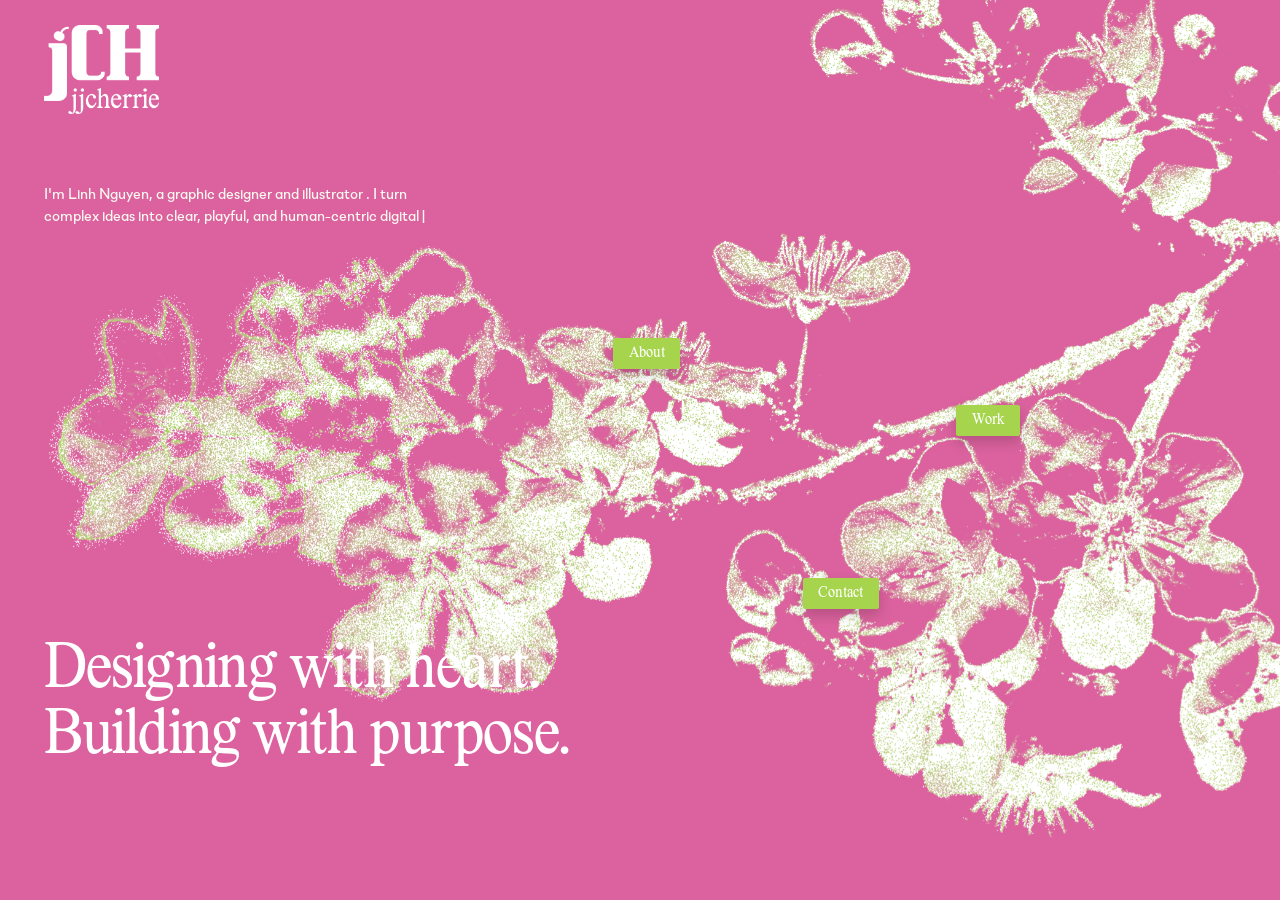
==== commit 1da0baca: "Big update" ====
--- a/index.html
+++ b/index.html
@@ -11,8 +11,8 @@
      silently skipped on a cold/first navigation to a page, but work
      consistently once it's been fetched once. Pure HTML, no JS. -->
 <link rel="prefetch" href="about/" />
+<link rel="prefetch" href="contact/" />
 <link rel="prefetch" href="work/" />
-<link rel="prefetch" href="contact/" />
 <!-- Speculation Rules: a declarative JSON hint (no imperative JS logic) that
      tells Chrome to fully render the nav target in the background the moment
      the pointer hovers/presses on it — a beat before the real click lands.
@@ -74,8 +74,7 @@
   </div>
 
   <a href="index.html" class="hero__logo">
-    <div class="hero__logo-mark"><span class="lower">j</span><span class="cap">CH</span></div>
-    <img class="hero__logo-word" src="images/home/text-logo.png" alt="jjcherrie" />
+    <img class="hero__logo-img" src="images/home/logo.png" alt="jjcherrie" />
   </a>
 
   <p class="hero__intro" id="introTyped">I'm Linh Nguyen, a graphic designer and illustrator . I turn complex ideas into clear, playful, and human-centric digital experiences. Outside work, I make visual journal to keep the creativity flowing.</p>
@@ -84,8 +83,8 @@
 
   <nav class="hero__nav">
     <a href="about/" class="hero__navBtn hero__navBtn--about"><span class="scramble">About</span></a>
+    <a href="work/" class="hero__navBtn hero__navBtn--work"><span class="scramble">Work</span></a>
     <a href="contact/" class="hero__navBtn hero__navBtn--contact"><span class="scramble">Contact</span></a>
-    <a href="work/" class="hero__navBtn hero__navBtn--work"><span class="scramble">Work</span></a>
   </nav>
 </section>
 
--- a/css/style.css
+++ b/css/style.css
@@ -48,8 +48,17 @@
   margin: 0;
 }
 
+/* overflow-x: hidden lives ONLY on body, not html: setting it on BOTH makes
+   overflow-y compute to auto on both (CSS overflow-x/y are interdependent —
+   a non-visible value on one axis forces the other to auto if it would
+   otherwise be visible), turning body into a second, independently
+   scrollable box nested inside html's viewport scroller. Since the user only
+   ever scrolls html (the documentElement), body's own scrollTop never
+   moves — and every position:sticky element in the page computes its stuck
+   range against THAT frozen frame of reference, so it never engages. */
 body {
   background: var(--pink-bg);
+  overflow-x: hidden;
   font-family: var(--font-body);
 }
 
@@ -67,7 +76,6 @@
   position: relative;
   min-height: 100vh;
   overflow: hidden;
-  border-top: 3px solid #171717;
 }
 
 .hero__branchWrap {
@@ -218,22 +226,9 @@
   display: block;
 }
 
-.hero__logo-mark {
-  font-family: var(--font-display);
-  color: #fff;
-  font-size: clamp(28px, 3.2vw, 46px);
-  line-height: 0.85;
-  letter-spacing: -0.01em;
-}
-
-.hero__logo-mark .lower,
-.hero__logo-mark .cap {
-  font-weight: 700;
-}
-
-.hero__logo-word {
+.hero__logo-img {
+  display: block;
   width: clamp(90px, 9vw, 140px);
-  margin-top: 2px;
 }
 
 .hero__intro {
@@ -257,25 +252,29 @@
 
 .hero__pageContent {
   position: absolute;
-  left: 3.4%;
-  right: 3.4%;
-  top: 16%;
+  left: 40px;
+  right: 40px;
+  top: 22%;
   bottom: 6%;
   z-index: 3;
+  overflow-x: hidden;
   overflow-y: auto;
 }
 
 .about__grid {
   display: grid;
-  grid-template-columns: 220px 1fr;
+  grid-template-columns: repeat(3, 1fr);
+  grid-template-rows: 1fr;
+  height: 100%;
   gap: 60px;
-  align-items: start;
 }
 
 .about__sidebar {
   display: flex;
   flex-direction: column;
   gap: 34px;
+  grid-column: 1 / 2;
+  min-width: 0;
 }
 
 .about__block h3 {
@@ -301,12 +300,198 @@
 }
 
 .about__bio {
+  grid-column: 2 / 4;
   color: #fff;
   font-family: var(--font-display);
   font-weight: 400;
-  font-size: clamp(22px, 3vw, 40px);
+  font-size: clamp(16px, 1.6vw, 24px);
   line-height: 1.35;
   letter-spacing: -0.005em;
+  min-width: 0;
+  min-height: 0;
+  overflow-y: auto;
+  padding-right: 8px;
+  scrollbar-width: thin;
+  scrollbar-color: rgba(255, 255, 255, 0.35) transparent;
+}
+
+.about__bio::-webkit-scrollbar {
+  width: 5px;
+}
+
+.about__bio::-webkit-scrollbar-track {
+  background: transparent;
+}
+
+.about__bio::-webkit-scrollbar-thumb {
+  background: rgba(255, 255, 255, 0.35);
+  border-radius: 3px;
+}
+
+/* Contact page: no bio/grid, just a giant wordmark front and center plus a
+   footer bar of contact details anchored near the bottom edge — mirrors the
+   nav row's top band with a matching band at the bottom. */
+.contact__brand {
+  position: absolute;
+  left: 0;
+  right: 0;
+  top: 50%;
+  transform: translateY(-50%);
+  z-index: 3;
+  margin: 0;
+  color: #fff;
+  font-family: var(--font-display);
+  font-weight: 400;
+  font-size: clamp(56px, 16vw, 260px);
+  line-height: 1;
+  letter-spacing: -0.01em;
+  text-align: center;
+}
+
+.contact__footer {
+  position: absolute;
+  left: 40px;
+  right: 40px;
+  bottom: 4%;
+  z-index: 3;
+  display: flex;
+  justify-content: space-between;
+  gap: 24px;
+  margin: 0;
+}
+
+.contact__footer span,
+.contact__footer a {
+  color: var(--cream-text);
+  font-family: var(--font-body);
+  font-weight: 500;
+  font-size: 13.5px;
+  text-decoration: none;
+}
+
+.contact__footer a:hover {
+  text-decoration: underline;
+}
+
+.work__grid {
+  display: grid;
+  grid-template-columns: repeat(3, 1fr);
+  gap: 60px;
+}
+
+.work__spacer {
+  grid-column: 1;
+}
+
+.work__intro {
+  grid-column: 2 / 4;
+  margin: 0;
+  color: #fff;
+  font-family: var(--font-display);
+  font-weight: 400;
+  font-size: clamp(33px, 4.2vw, 60px);
+  line-height: 1.3;
+  letter-spacing: -0.005em;
+}
+
+/* The two "shaped by..." / "built with..." phrases are the core claim, so
+   they fade in first (1s); the connective framing words around them ("A
+   collection of...", "Every project here was") stay hidden longer, fading
+   in after (2s). */
+.work__fade {
+  opacity: 0;
+  animation: work-fade-in 0.6s ease forwards;
+}
+
+.work__fade--early {
+  animation-delay: 1s;
+}
+
+.work__fade--late {
+  animation-delay: 2s;
+}
+
+@keyframes work-fade-in {
+  to {
+    opacity: 1;
+  }
+}
+
+/* Lives OUTSIDE .hero (a sibling section, normal document flow) instead of
+   inside .hero__pageContent — .hero's other children are all
+   position:absolute, so .hero itself never grows past its fixed
+   min-height:100vh no matter how much content is layered inside it. A
+   6-project list is much taller than that, so it needs to push the page
+   taller and scroll normally, not get trapped in a small clipped/internal
+   scrollbox on top of the flower art. */
+/* Small top padding on purpose: the sticky-stacking cards need to start
+   sticking as soon as possible after the hero (where the nav row lives) —
+   a big empty gap here would burn scroll distance before the first card
+   ever reaches the top of the viewport, so most of the stacking/shrinking
+   would happen off-screen or be over before the user notices it. */
+.work__listSection {
+  background: var(--pink-bg);
+  padding: 24px 40px 80px;
+}
+
+.work__list {
+  display: flex;
+  flex-direction: column;
+  gap: 24px;
+}
+
+/* Sticky stacking cards (see ux.html's "7.2 Sticky stacking cards" demo):
+   each card is position:sticky, and js/work-stack.js gives every card a
+   `top` staggered by ~1/5 of the PREVIOUS card's own height — so once a
+   later card stacks over an earlier one, the earlier card's top ~20% (its
+   meta + title) still peeks out above it instead of being fully hidden.
+   The script also shrinks each card slightly as the next one approaches,
+   including the last card (shrinks against the list's own bottom edge
+   instead of being left full-size forever on top of the whole pile). */
+.work__itemCard {
+  position: sticky;
+  display: grid;
+  grid-template-columns: repeat(3, 1fr);
+  gap: 40px;
+  padding: 36px;
+  background: var(--pink-bg);
+  border-radius: 16px;
+  will-change: transform;
+  transform-origin: top center;
+}
+
+.work__itemMeta {
+  margin: 0;
+  color: var(--cream-text);
+  font-family: var(--font-body);
+  font-weight: 500;
+  font-size: 13.5px;
+  opacity: 0.75;
+}
+
+.work__itemTitle {
+  margin: 0 0 14px;
+  color: #fff;
+  font-family: var(--font-display);
+  font-weight: 400;
+  font-size: clamp(20px, 2vw, 28px);
+  letter-spacing: -0.01em;
+}
+
+.work__itemDesc {
+  margin: 0;
+  color: var(--cream-text);
+  font-family: var(--font-body);
+  font-weight: 500;
+  font-size: 14px;
+  line-height: 1.6;
+}
+
+.work__itemMedia img {
+  width: 100%;
+  aspect-ratio: 4 / 3;
+  object-fit: cover;
+  border-radius: 4px;
 }
 
 .about__bio p {
@@ -371,18 +556,18 @@
 }
 
 .hero__navBtn--about {
-  left: 44.9%;
-  top: 46.9%;
+  left: 47.9%;
+  top: 37.5%;
 }
 
 .hero__navBtn--contact {
-  left: 74.3%;
-  top: 50.1%;
-}
-
-.hero__navBtn--work {
   left: 62.7%;
   top: 64.2%;
+}
+
+.hero__navBtn--work {
+  left: 74.7%;
+  top: 45%;
 }
 
 /* Same names on every page = the browser morphs each button from its old
@@ -410,12 +595,12 @@
 }
 
 .hero--sub .hero__navBtn--contact {
+  left: 69%;
+  top: 4.5%;
+}
+
+.hero--sub .hero__navBtn--work {
   left: 57%;
-  top: 4.5%;
-}
-
-.hero--sub .hero__navBtn--work {
-  left: 69%;
   top: 4.5%;
 }
 
@@ -430,6 +615,14 @@
 .hero__navBtn--plain:hover {
   box-shadow: none;
 }
+
+/* Per-role names (above) are the default/fallback for every button on every
+   page — this alone is what makes Home -> subpage fly correctly. Whenever a
+   subpage's current button instead needs the shared "nav-current" name (so
+   it slides between two subpages, since same-role position never changes
+   subpage-to-subpage), js/nav-transition.js overrides it with an inline
+   style, dynamically, only for that specific navigation — see that file for
+   why this can't be done with CSS alone. */
 
 .hero__headline {
   position: absolute;
@@ -468,13 +661,13 @@
   }
 
   .hero__navBtn--contact {
+    top: 55%;
+    left: 52%;
+  }
+
+  .hero__navBtn--work {
     top: 46%;
     left: 68%;
-  }
-
-  .hero__navBtn--work {
-    top: 55%;
-    left: 52%;
   }
 
   .hero__headline {
@@ -493,11 +686,22 @@
   }
 
   .hero--sub .hero__navBtn--contact {
+    left: 74%;
+  }
+
+  .hero--sub .hero__navBtn--work {
     left: 55%;
   }
 
-  .hero--sub .hero__navBtn--work {
-    left: 74%;
+  .contact__brand {
+    font-size: clamp(36px, 16vw, 96px);
+  }
+
+  .contact__footer {
+    flex-direction: column;
+    align-items: flex-start;
+    gap: 8px;
+    bottom: 3%;
   }
 
   .hero__pageContent {
@@ -506,7 +710,46 @@
 
   .about__grid {
     grid-template-columns: 1fr;
+    grid-template-rows: auto;
+    height: auto;
     gap: 32px;
+  }
+
+  .about__sidebar {
+    grid-column: 1;
+  }
+
+  .about__bio {
+    grid-column: 1;
+    overflow-y: visible;
+  }
+
+  .work__grid {
+    grid-template-columns: 1fr;
+    gap: 0;
+  }
+
+  .work__spacer {
+    display: none;
+  }
+
+  .work__intro {
+    grid-column: 1;
+  }
+
+  .work__listSection {
+    padding: 24px 20px 60px;
+  }
+
+  /* Sticky-stacking shrink relies on scroll-driven transforms, which read as
+     janky/fiddly on small touch screens — mobile just gets a plain,
+     non-sticky, single-column list of full-size cards instead. */
+  .work__itemCard {
+    position: static;
+    grid-template-columns: 1fr;
+    gap: 16px;
+    padding: 24px;
+    transform: none !important;
   }
 }
 
@@ -531,15 +774,15 @@
   }
 
   .hero__navBtn--contact {
+    top: 47%;
+    left: 40%;
+  }
+
+  .hero__navBtn--work {
     top: 40%;
     left: 62%;
   }
 
-  .hero__navBtn--work {
-    top: 47%;
-    left: 40%;
-  }
-
   .hero__headline {
     top: 66%;
   }
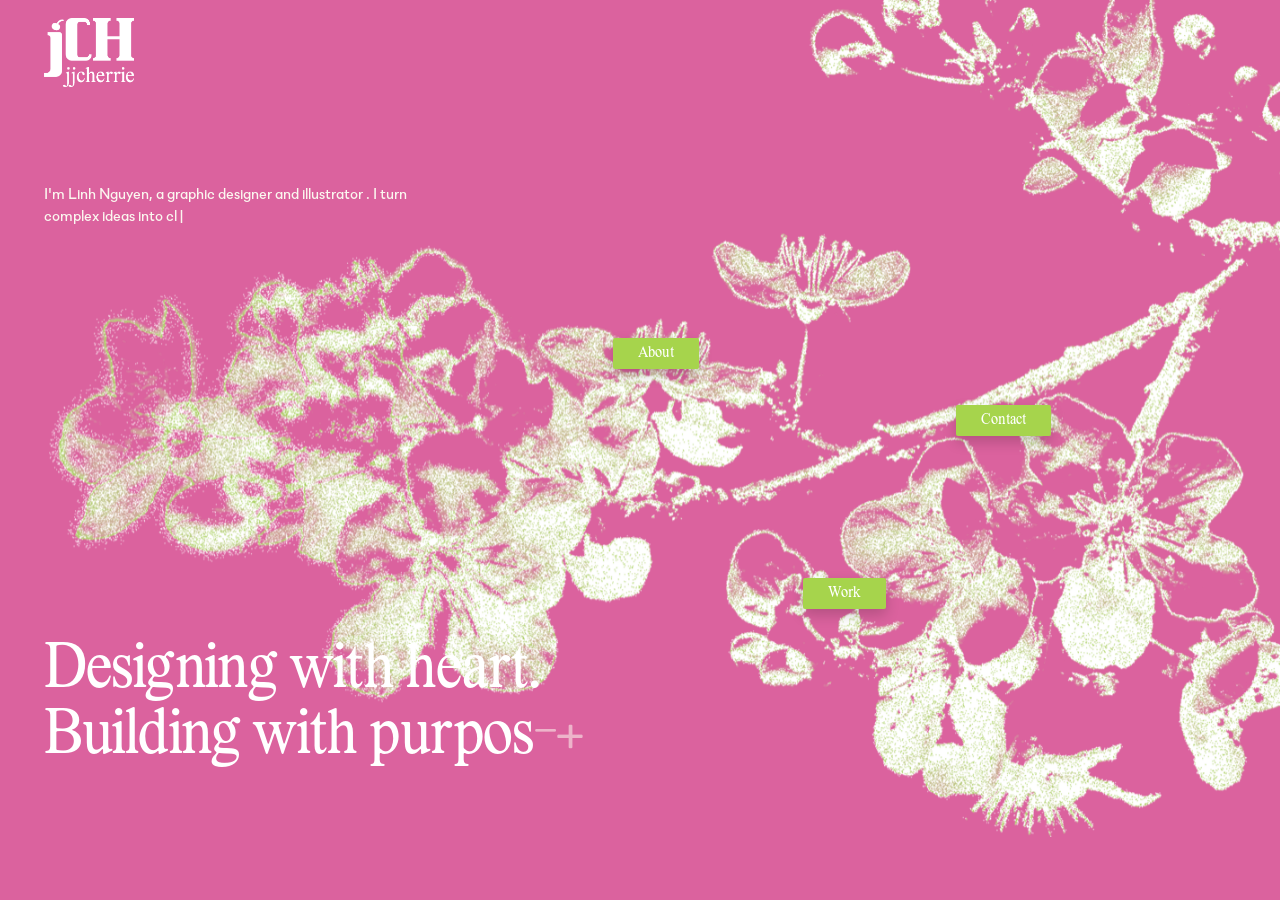
==== commit 86ad8254: "Fix works" ====
--- a/index.html
+++ b/index.html
@@ -89,5 +89,6 @@
 </section>
 
 <script src="js/main.js"></script>
+<script src="js/cursor-trail.js"></script>
 </body>
 </html>
--- a/css/style.css
+++ b/css/style.css
@@ -6,6 +6,72 @@
   navigation: auto;
 }
 
+/* Site-wide: js/cursor-trail.js drops one of these at the pointer's
+   position on every mouse move, then fades it out at full size — the
+   fading squares left behind read as a pixelated cursor trail. */
+.cursorTrail {
+  position: fixed;
+  left: 0;
+  top: 0;
+  width: 20px;
+  height: 20px;
+  background: var(--green-btn);
+  pointer-events: none;
+  z-index: 99999;
+  transform: translate(-50%, -50%);
+  transition: opacity 1s ease;
+}
+
+.cursorTrail--fade {
+  opacity: 0;
+}
+
+/* Work page: hints there's more to scroll to below the hero. Fixed near
+   the bottom of the first screen; js/scroll-hint.js hides it (via
+   .is-hidden) once .work__listSection scrolls into view. */
+.work__scrollHint {
+  position: fixed;
+  right: 15vw;
+  bottom: 40px;
+  z-index: 50;
+  display: flex;
+  flex-direction: column;
+  align-items: center;
+  gap: 5px;
+  pointer-events: none;
+  transition: opacity 0.3s ease;
+}
+
+.work__scrollHint.is-hidden {
+  opacity: 0;
+}
+
+/* A single rotated square's bottom-right corner — the two border sides
+   share that corner exactly, so they always meet with no gap (the old
+   two-separate-bars version could drift apart at the joint). */
+.work__scrollHintChevron {
+  width: 28px;
+  height: 28px;
+  margin: -4px 0;
+  border-bottom: 4px solid rgba(255, 255, 255, 0.85);
+  border-right: 4px solid rgba(255, 255, 255, 0.85);
+  border-radius: 0 0 2px 0;
+  transform: rotate(45deg);
+  animation: work-scroll-bounce 1.4s ease-in-out infinite;
+}
+
+@keyframes work-scroll-bounce {
+  0%,
+  100% {
+    transform: translateY(0) rotate(45deg);
+    opacity: 0.4;
+  }
+  50% {
+    transform: translateY(8px) rotate(45deg);
+    opacity: 1;
+  }
+}
+
 @font-face {
   font-family: "Lastik";
   src: url("../fonts/Lastik-Regular.otf") format("opentype");
@@ -32,6 +98,7 @@
 
 :root {
   --pink-bg: #db629e;
+  --pink-light: #fbdce9;
   --green-btn: #a6d44c;
   --green-btn-text: #ffffff;
   --cream-text: #fbf7ef;
@@ -221,14 +288,14 @@
 .hero__logo {
   position: absolute;
   left: 3.4%;
-  top: 2.8%;
+  top: 2%;
   z-index: 3;
   display: block;
 }
 
 .hero__logo-img {
   display: block;
-  width: clamp(90px, 9vw, 140px);
+  width: clamp(90px, 9vw, 50px);
 }
 
 .hero__intro {
@@ -275,11 +342,12 @@
   gap: 34px;
   grid-column: 1 / 2;
   min-width: 0;
+  opacity: 0.75;
 }
 
 .about__block h3 {
   margin: 0 0 10px;
-  color: #fff;
+  color: var(--cream-text);
   font-family: var(--font-display);
   font-weight: 400;
   font-size: 20px;
@@ -295,16 +363,12 @@
   line-height: 1.6;
 }
 
-.about__period {
-  opacity: 0.75;
-}
-
 .about__bio {
   grid-column: 2 / 4;
   color: #fff;
   font-family: var(--font-display);
   font-weight: 400;
-  font-size: clamp(16px, 1.6vw, 24px);
+  font-size: clamp(30px, 3.2vw, 40px);
   line-height: 1.35;
   letter-spacing: -0.005em;
   min-width: 0;
@@ -333,19 +397,13 @@
    nav row's top band with a matching band at the bottom. */
 .contact__brand {
   position: absolute;
-  left: 0;
-  right: 0;
+  left: 50%;
   top: 50%;
-  transform: translateY(-50%);
+  transform: translate(-50%, -50%);
   z-index: 3;
   margin: 0;
-  color: #fff;
-  font-family: var(--font-display);
-  font-weight: 400;
-  font-size: clamp(56px, 16vw, 260px);
-  line-height: 1;
-  letter-spacing: -0.01em;
-  text-align: center;
+  width: min(92vw, 1500px);
+  height: auto;
 }
 
 .contact__footer {
@@ -389,25 +447,18 @@
   color: #fff;
   font-family: var(--font-display);
   font-weight: 400;
-  font-size: clamp(33px, 4.2vw, 60px);
+  font-size: clamp(30px, 3.2vw, 40px);
   line-height: 1.3;
   letter-spacing: -0.005em;
 }
 
 /* The two "shaped by..." / "built with..." phrases are the core claim, so
-   they fade in first (1s); the connective framing words around them ("A
-   collection of...", "Every project here was") stay hidden longer, fading
-   in after (2s). */
-.work__fade {
-  opacity: 0;
+   they stay fully visible the whole time; the connective framing words
+   around them ("A collection of...", "Every project here was") start
+   almost hidden (0.1 opacity) and fade in after (2s). */
+.work__fade--late {
+  opacity: 0.1;
   animation: work-fade-in 0.6s ease forwards;
-}
-
-.work__fade--early {
-  animation-delay: 1s;
-}
-
-.work__fade--late {
   animation-delay: 2s;
 }
 
@@ -492,6 +543,167 @@
   aspect-ratio: 4 / 3;
   object-fit: cover;
   border-radius: 4px;
+  cursor: pointer;
+  /* transform (not width/height) so the zoom can't push surrounding
+     content around — it's purely visual, layout is untouched. Default
+     transform-origin (center) makes it grow evenly in all 4 directions. */
+  transition: transform 0.3s ease;
+}
+
+.work__itemMedia img:hover {
+  transform: scale(1.025);
+}
+
+/* js/work-modal.js toggles this on <body> while the panel is open, so the
+   page underneath can't scroll along with it. */
+.work__bodyLocked {
+  overflow: hidden;
+}
+
+/* Clicking a work thumbnail opens this fixed-position detail panel, pinned
+   at top:100px/left:100px per spec, above everything else on the page.
+   js/work-modal.js fills in its text/image and toggles the `hidden`
+   attribute. */
+.work__modal {
+  position: fixed;
+  top: 100px;
+  left: 300px;
+  right: 50px;
+  z-index: 9999;
+  height: 100vh;
+  overflow-y: auto;
+  overscroll-behavior: contain;
+  scrollbar-width: none;
+  /* CSS animations (unlike transitions) restart on their own whenever the
+     element goes from display:none back to visible, so this just replays
+     every time js/work-modal.js clears the `hidden` attribute — no extra
+     JS needed to trigger it. */
+  animation: work-modal-in 0.4s ease;
+}
+
+@keyframes work-modal-in {
+  from {
+    transform: translateY(100%);
+  }
+  to {
+    transform: translateY(0);
+  }
+}
+
+/* js/work-modal.js adds this on close instead of hiding immediately, waits
+   for the animation to finish (animationend), then sets `hidden`. Mirrors
+   work-modal-in exactly, just backwards. */
+.work__modal.is-closing {
+  animation: work-modal-out 0.4s ease forwards;
+}
+
+@keyframes work-modal-out {
+  from {
+    transform: translateY(0);
+  }
+  to {
+    transform: translateY(100%);
+  }
+}
+
+.work__modal[hidden] {
+  display: none;
+}
+
+.work__modal::-webkit-scrollbar {
+  display: none;
+}
+
+/* Holds the background + hole-punch mask + padding together with the text/
+   image, so the "paper" (and its holes) scrolls as one piece instead of the
+   holes staying fixed to the viewport while the content scrolls past them. */
+.work__modalPaper {
+  min-height: 100%;
+  /* Random fleck/grain texture (SVG feTurbulence noise, not a repeating dot
+     grid) blended over the flat pink so the panel reads as textured paper
+     instead of a solid color card. */
+  background-color: var(--pink-light);
+  background-image: url("data:image/svg+xml,%3Csvg xmlns='http://www.w3.org/2000/svg' width='180' height='180'%3E%3Cfilter id='n'%3E%3CfeTurbulence type='fractalNoise' baseFrequency='0.85' numOctaves='3' stitchTiles='stitch'/%3E%3CfeColorMatrix type='matrix' values='0 0 0 0 0 0 0 0 0 0 0 0 0 0 0 0 0 0 0.22 0'/%3E%3C/filter%3E%3Crect width='100%25' height='100%25' filter='url(%23n)'/%3E%3C/svg%3E");
+  background-repeat: repeat;
+  background-blend-mode: multiply;
+  padding: 40px 20px 140px 200px;
+  /* Ring-binder look: a column of circular cutouts through the left margin
+     that let whatever is behind the panel show through, instead of just a
+     solid strip of background color. Extends 100px past the last piece of
+     content (via the extra bottom padding above) so the perforation runs
+     off the end like a real strip instead of stopping abruptly. */
+  mask-image: radial-gradient(circle 12px at 30px 100px, transparent 12px, black 13px);
+  mask-repeat: repeat-y;
+  mask-size: 100% 200px;
+  -webkit-mask-image: radial-gradient(circle 12px at 30px 100px, transparent 12px, black 13px);
+  -webkit-mask-repeat: repeat-y;
+  -webkit-mask-size: 100% 200px;
+}
+
+.work__modalClose {
+  position: absolute;
+  top: 20px;
+  right: 20px;
+  z-index: 1;
+  width: 72px;
+  height: 72px;
+  border: none;
+  background: none;
+  cursor: pointer;
+  transition: transform 0.3s ease;
+}
+
+.work__modalClose:hover {
+  transform: rotate(180deg);
+}
+
+/* Custom X built from two bars crossing at 90° (instead of a text glyph)
+   so it stays crisp at this larger size and rotates cleanly on hover. */
+.work__modalClose::before,
+.work__modalClose::after {
+  content: "";
+  position: absolute;
+  top: 50%;
+  left: 50%;
+  width: 56px;
+  height: 2px;
+  background: var(--pink-bg);
+  border-radius: 1px;
+}
+
+.work__modalClose::before {
+  transform: translate(-50%, -50%) rotate(45deg);
+}
+
+.work__modalClose::after {
+  transform: translate(-50%, -50%) rotate(-45deg);
+}
+
+/* js/work-modal.js fills this with one <img class="work__modalImg"> per
+   asset for the clicked work, grouped into rows: a full-width image, then
+   a row of 2 half-width images, repeating. */
+.work__modalGallery {
+  display: flex;
+  flex-direction: column;
+  gap: 15px;
+  margin-top: 200px;
+}
+
+.work__modalImgRow {
+  display: flex;
+  gap: 15px;
+}
+
+.work__modalImg {
+  display: block;
+  width: 100%;
+  height: auto;
+  border-radius: 4px;
+}
+
+.work__modalImgRow .work__modalImg {
+  flex: 1;
+  min-width: 0;
 }
 
 .about__bio p {
@@ -531,7 +743,7 @@
   font-family: var(--font-display);
   font-weight: 400;
   font-size: clamp(13px, 1.1vw, 16px);
-  padding: 0.5em 1.1em;
+  padding: 0.5em 25px;
   margin: 0;
   border-radius: 2px;
   box-shadow: 0 6px 14px rgba(0, 0, 0, 0.18);
@@ -540,7 +752,7 @@
 
 .hero__navBtn:hover {
   /* grows 2px outward on every side while staying centered on the same spot */
-  padding: calc(0.5em + 2px) calc(1.1em + 2px);
+  padding: calc(0.5em + 2px) calc(25px + 2px);
   margin: -2px;
   box-shadow: 0 10px 18px rgba(0, 0, 0, 0.24);
 }
@@ -561,13 +773,13 @@
 }
 
 .hero__navBtn--contact {
+  left: 74.7%;
+  top: 45%;
+}
+
+.hero__navBtn--work {
   left: 62.7%;
   top: 64.2%;
-}
-
-.hero__navBtn--work {
-  left: 74.7%;
-  top: 45%;
 }
 
 /* Same names on every page = the browser morphs each button from its old
@@ -661,13 +873,13 @@
   }
 
   .hero__navBtn--contact {
+    top: 46%;
+    left: 68%;
+  }
+
+  .hero__navBtn--work {
     top: 55%;
     left: 52%;
-  }
-
-  .hero__navBtn--work {
-    top: 46%;
-    left: 68%;
   }
 
   .hero__headline {
@@ -694,7 +906,7 @@
   }
 
   .contact__brand {
-    font-size: clamp(36px, 16vw, 96px);
+    width: min(85vw, 640px);
   }
 
   .contact__footer {
@@ -774,15 +986,15 @@
   }
 
   .hero__navBtn--contact {
+    top: 40%;
+    left: 62%;
+  }
+
+  .hero__navBtn--work {
     top: 47%;
     left: 40%;
   }
 
-  .hero__navBtn--work {
-    top: 40%;
-    left: 62%;
-  }
-
   .hero__headline {
     top: 66%;
   }
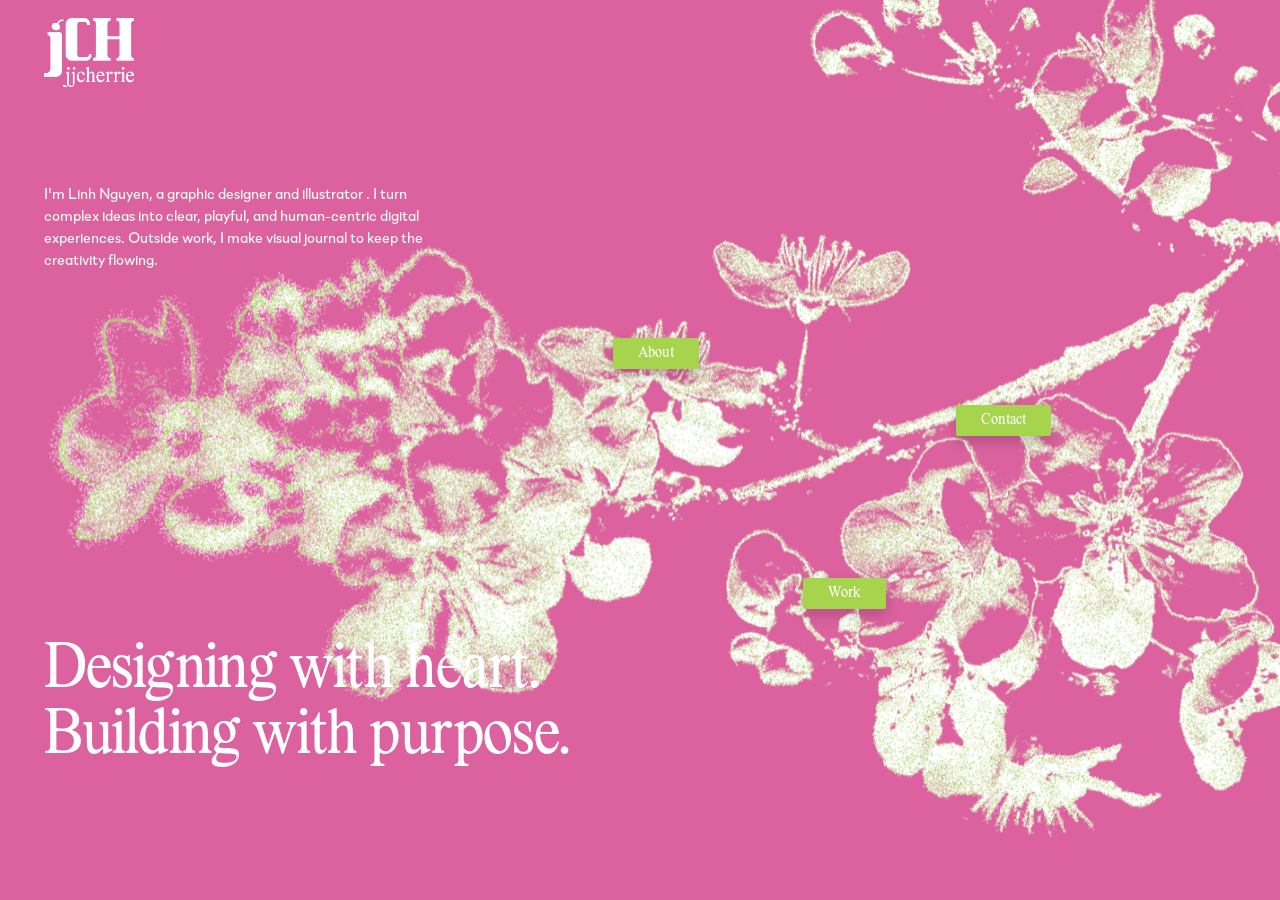
==== commit 4db48bda: "fix final" ====
--- a/index.html
+++ b/index.html
@@ -77,9 +77,9 @@
     <img class="hero__logo-img" src="images/home/logo.png" alt="jjcherrie" />
   </a>
 
-  <p class="hero__intro" id="introTyped">I'm Linh Nguyen, a graphic designer and illustrator . I turn complex ideas into clear, playful, and human-centric digital experiences. Outside work, I make visual journal to keep the creativity flowing.</p>
+  <p class="hero__intro">I'm Linh Nguyen, a graphic designer and illustrator . I turn complex ideas into clear, playful, and human-centric digital experiences. Outside work, I make visual journal to keep the creativity flowing.</p>
 
-  <h1 class="hero__headline"><span class="scramble">Designing with heart.</span><br /><span class="scramble">Building with purpose.</span></h1>
+  <h1 class="hero__headline">Designing with heart.<br />Building with purpose.</h1>
 
   <nav class="hero__nav">
     <a href="about/" class="hero__navBtn hero__navBtn--about"><span class="scramble">About</span></a>
@@ -88,7 +88,6 @@
   </nav>
 </section>
 
-<script src="js/main.js"></script>
 <script src="js/cursor-trail.js"></script>
 </body>
 </html>
--- a/css/style.css
+++ b/css/style.css
@@ -298,6 +298,19 @@
   width: clamp(90px, 9vw, 50px);
 }
 
+/* Home hero: intro paragraph and headline fade up together, in lockstep
+   (same duration, no stagger between them). */
+@keyframes hero-fade-up {
+  from {
+    opacity: 0;
+    transform: translateY(24px);
+  }
+  to {
+    opacity: 1;
+    transform: translateY(0);
+  }
+}
+
 .hero__intro {
   position: absolute;
   left: 3.4%;
@@ -311,7 +324,8 @@
   font-weight: 500;
   font-size: clamp(14px, 1.15vw, 18px);
   line-height: 1.5;
-  transition: opacity 0.5s ease;
+  opacity: 0;
+  animation: hero-fade-up 0.8s ease forwards;
 }
 
 /* Home-only hero text. About/Work/Contact pages don't include these elements
@@ -397,13 +411,28 @@
    nav row's top band with a matching band at the bottom. */
 .contact__brand {
   position: absolute;
-  left: 50%;
+  left: 0;
+  right: 0;
   top: 50%;
-  transform: translate(-50%, -50%);
+  transform: translateY(-50%);
   z-index: 3;
   margin: 0;
-  width: min(92vw, 1500px);
-  height: auto;
+  color: #fff;
+  font-family: var(--font-display);
+  font-weight: 400;
+  font-size: clamp(56px, 25vw, 360px);
+  line-height: 1;
+  letter-spacing: -0.01em;
+  text-align: center;
+}
+
+.contact__brand .letter {
+  display: inline-block;
+  transition: transform 0.2s ease;
+}
+
+.contact__brand .letter:hover {
+  transform: translateY(-0.18em);
 }
 
 .contact__footer {
@@ -710,23 +739,6 @@
   margin: 0 0 28px;
 }
 
-.hero__intro.is-typing::after {
-  content: "|";
-  margin-left: 2px;
-  animation: intro-blink 0.9s step-end infinite;
-}
-
-@keyframes intro-blink {
-  50% {
-    opacity: 0;
-  }
-}
-
-.scr {
-  color: var(--cream-text);
-  opacity: 0.55;
-}
-
 .hero__nav {
   position: absolute;
   inset: 0;
@@ -800,19 +812,24 @@
 }
 
 /* subpages (about/work/contact) dock all three buttons into a top nav row
-   instead of scattering them over the flowers, like a real site header */
+   instead of scattering them over the flowers, like a real site header —
+   sitting in the right third of the page rather than centered. Since the
+   fly-in transition just morphs each button from its home position to
+   whatever position it finds here, moving these is also what relocates
+   the "flies in from Home" landing spot — no separate transition logic
+   to update. */
 .hero--sub .hero__navBtn--about {
-  left: 45%;
+  left: 68%;
   top: 4.5%;
 }
 
 .hero--sub .hero__navBtn--contact {
-  left: 69%;
+  left: 88%;
   top: 4.5%;
 }
 
 .hero--sub .hero__navBtn--work {
-  left: 57%;
+  left: 78%;
   top: 4.5%;
 }
 
@@ -848,7 +865,8 @@
   font-size: clamp(30px, 4.6vw, 68px);
   line-height: 1.12;
   letter-spacing: -0.01em;
-  transition: opacity 0.5s ease;
+  opacity: 0;
+  animation: hero-fade-up 0.8s ease forwards;
 }
 
 @media (max-width: 900px) {
@@ -894,19 +912,19 @@
   }
 
   .hero--sub .hero__navBtn--about {
-    left: 38%;
+    left: 55%;
   }
 
   .hero--sub .hero__navBtn--contact {
-    left: 74%;
+    left: 81%;
   }
 
   .hero--sub .hero__navBtn--work {
-    left: 55%;
+    left: 68%;
   }
 
   .contact__brand {
-    width: min(85vw, 640px);
+    font-size: clamp(36px, 16vw, 96px);
   }
 
   .contact__footer {
